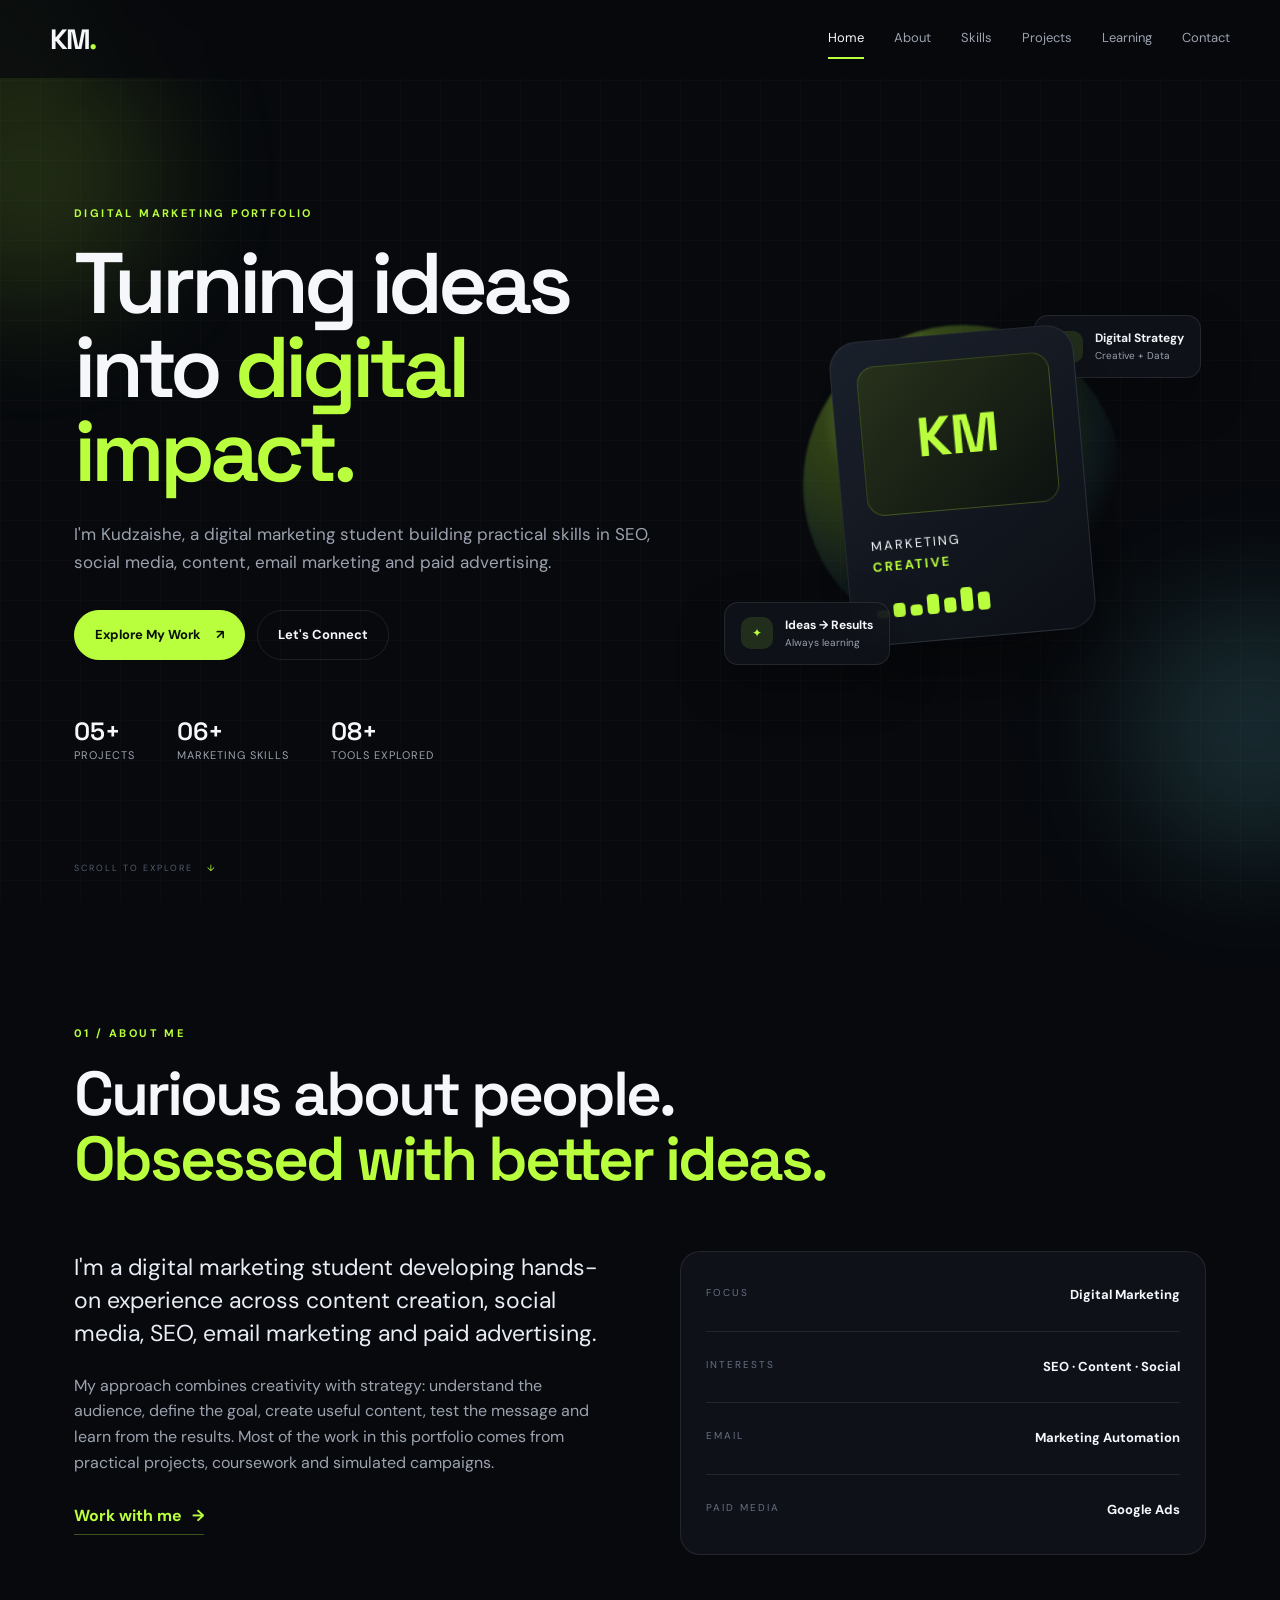
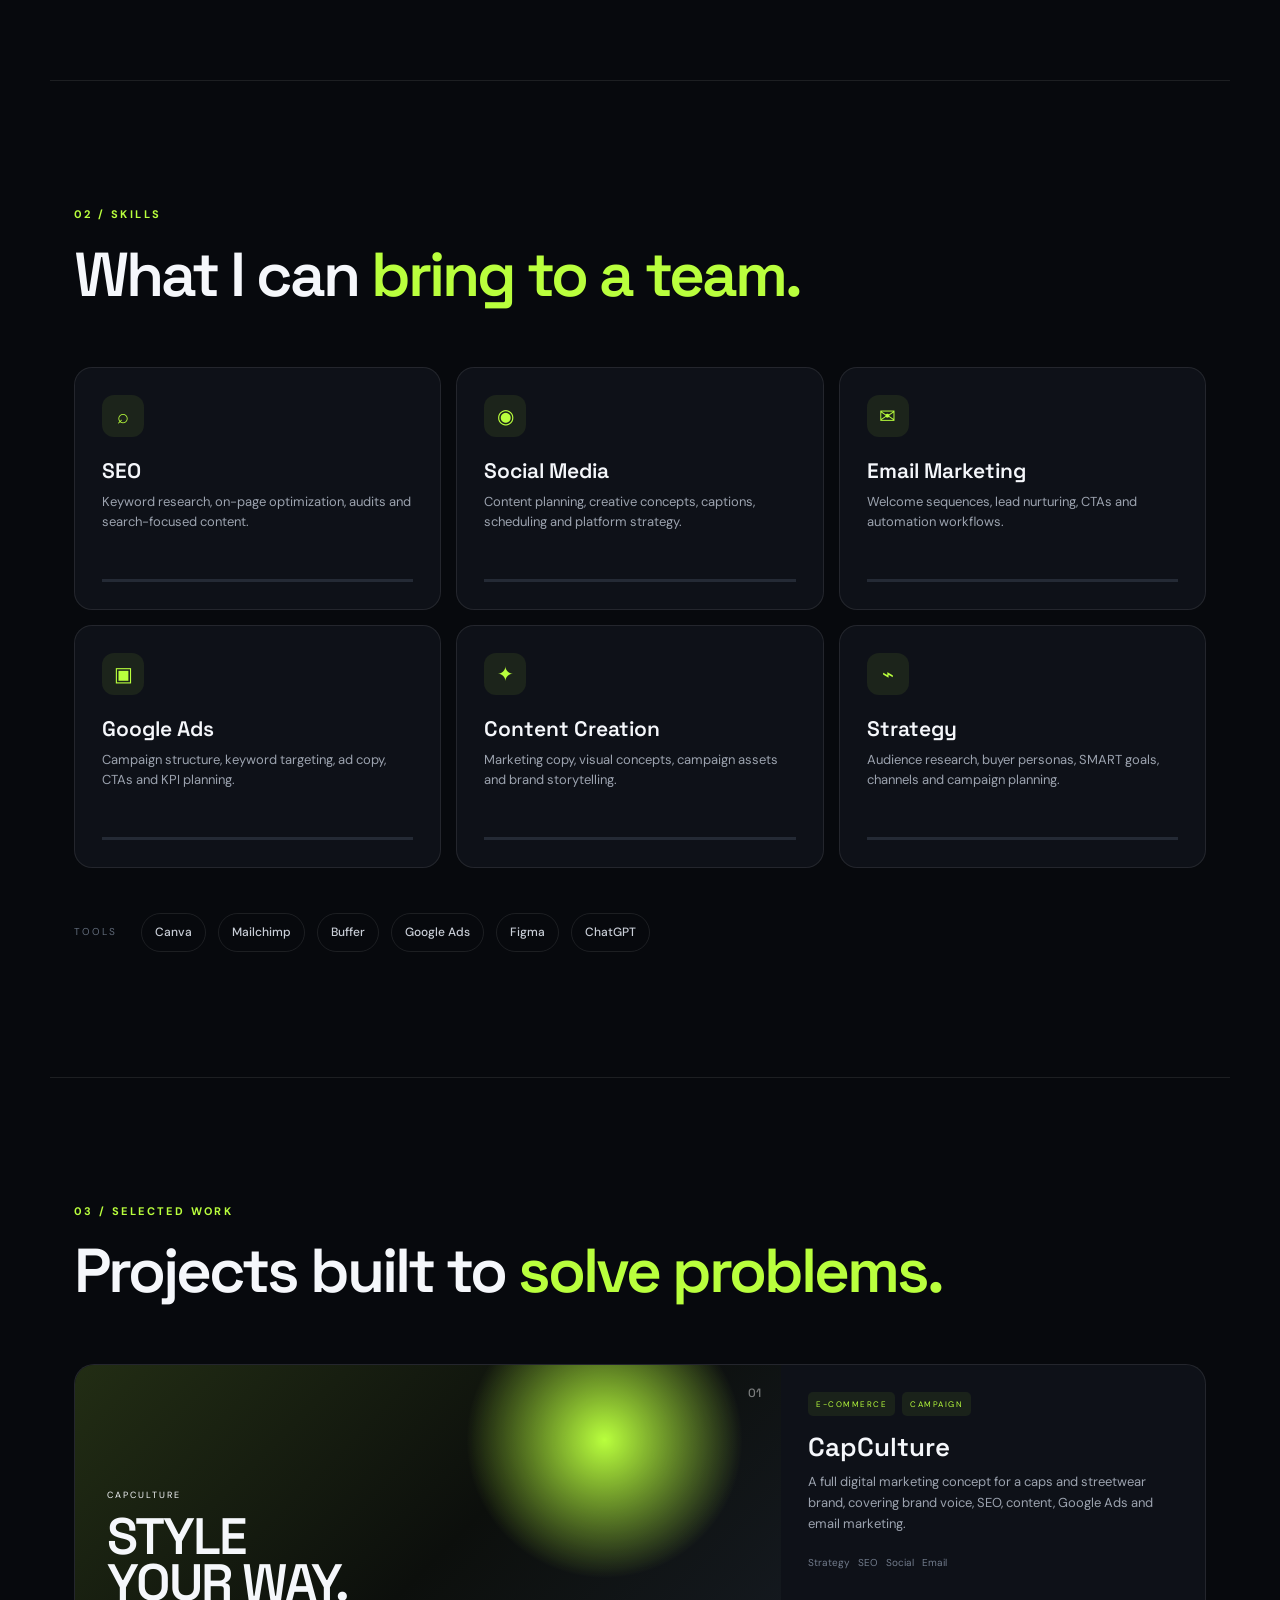
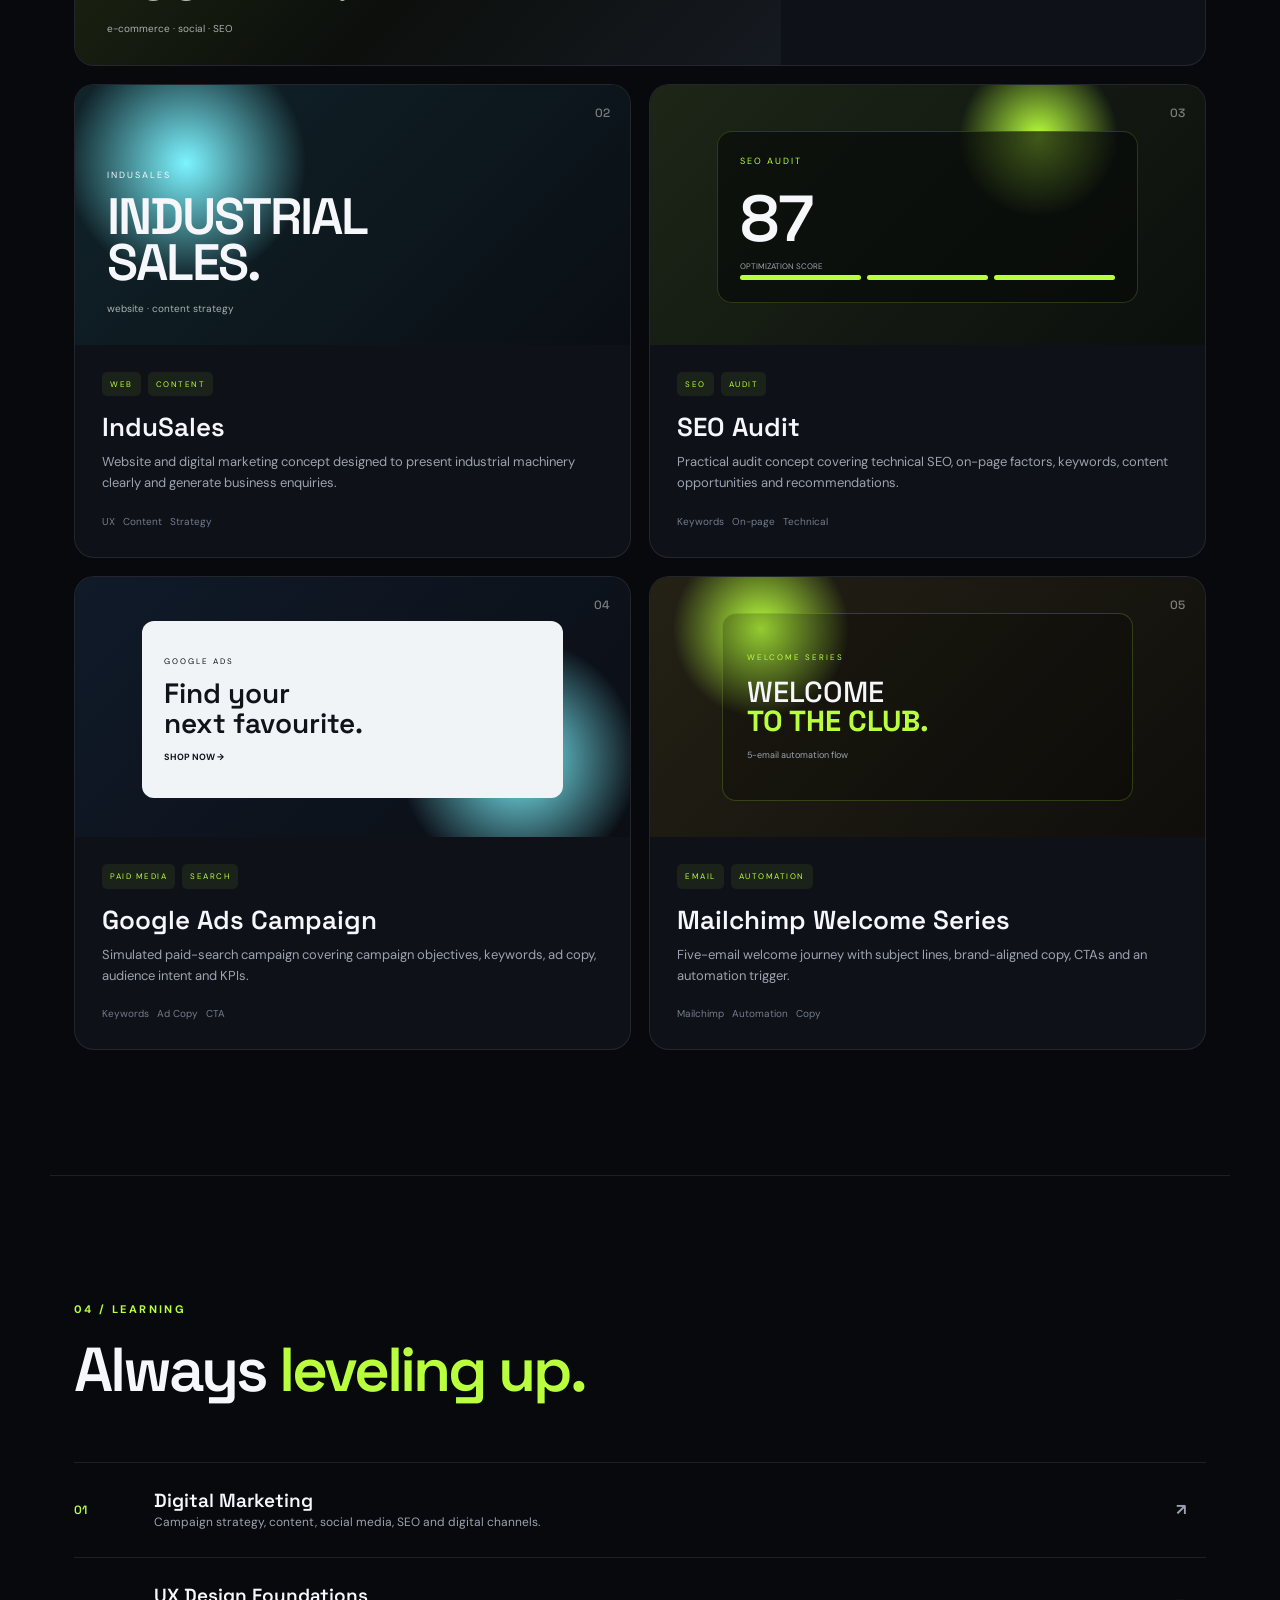
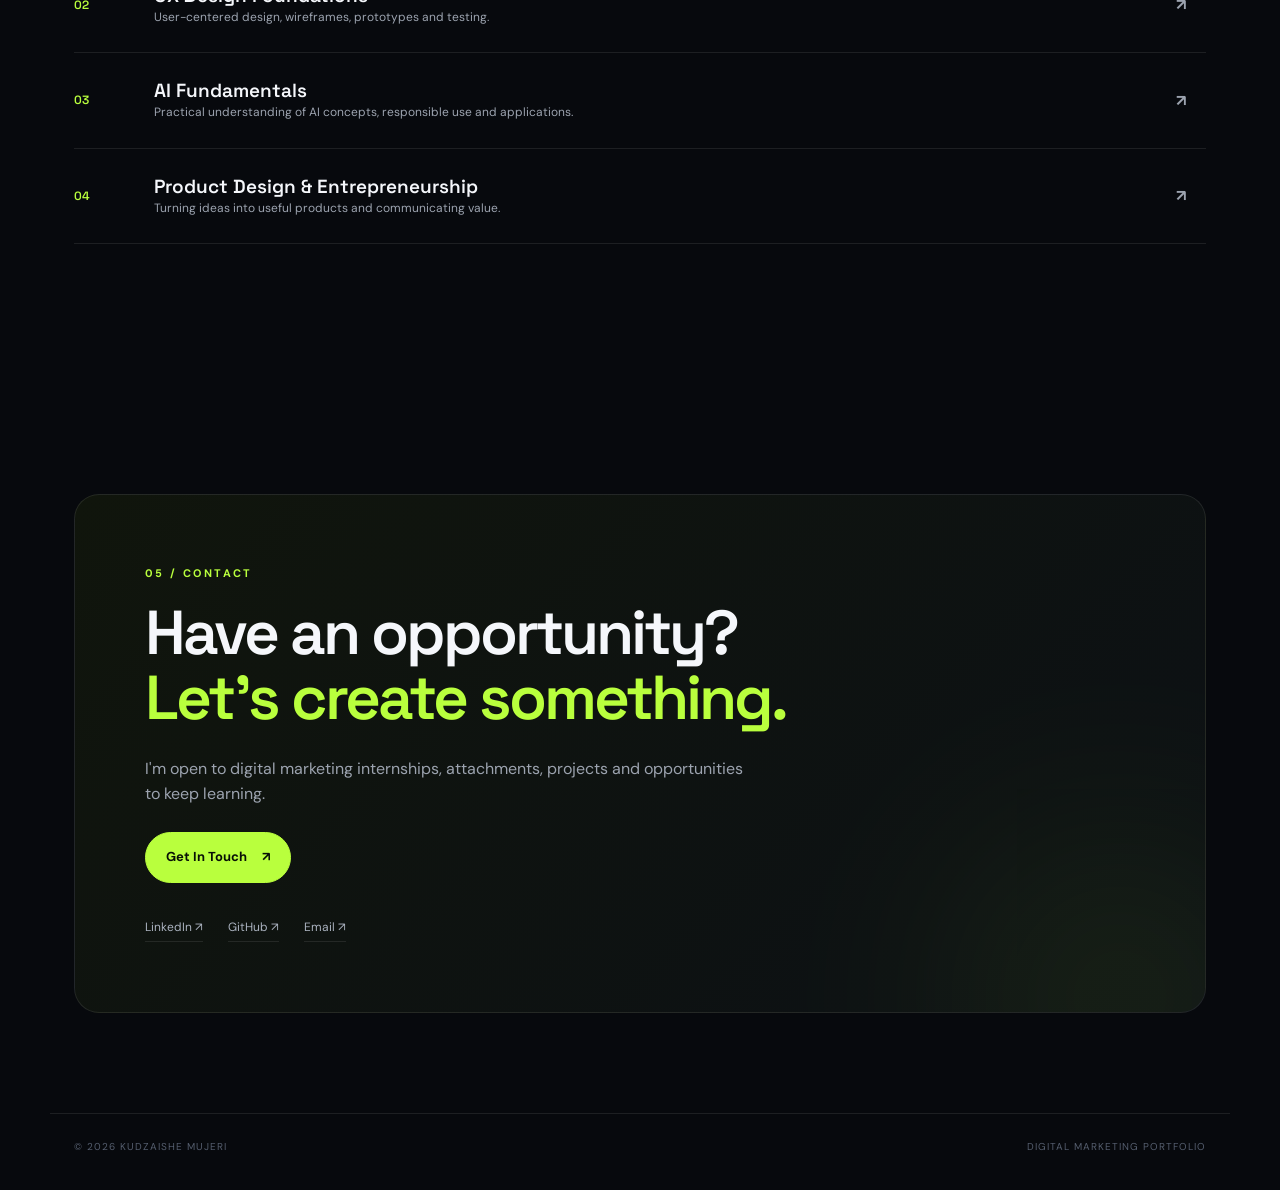
==== index.html @ 0813fa50 "portfoolio" ====
<!DOCTYPE html>
<html lang="en">
<head>
  <meta charset="UTF-8">
  <meta name="viewport" content="width=device-width, initial-scale=1.0">
  <meta name="description" content="Digital marketing portfolio showcasing SEO, social media, email marketing, Google Ads and content strategy projects.">
  <title>Kudzaishe MujerI | Digital Marketing Portfolio</title>
  <link rel="stylesheet" href="style.css">
</head>
<body>
  <div class="cursor-glow"></div>

  <header class="navbar">
    <a class="logo" href="#home">KM<span>.</span></a>
    <button class="menu-toggle" aria-label="Toggle navigation">☰</button>
    <nav class="nav-links">
      <a href="#home" class="active">Home</a>
      <a href="#about">About</a>
      <a href="#skills">Skills</a>
      <a href="#projects">Projects</a>
      <a href="#certifications">Learning</a>
      <a href="#contact">Contact</a>
    </nav>
  </header>

  <main>
    <section id="home" class="hero">
      <div class="hero-bg shape-one"></div>
      <div class="hero-bg shape-two"></div>
      <div class="hero-content reveal">
        <p class="eyebrow">DIGITAL MARKETING PORTFOLIO</p>
        <h1>Turning ideas into <span>digital impact.</span></h1>
        <p class="hero-text">
          I'm Kudzaishe, a digital marketing student building practical skills
          in SEO, social media, content, email marketing and paid advertising.
        </p>
        <div class="hero-buttons">
          <a href="#projects" class="btn primary">Explore My Work <span>↗</span></a>
          <a href="#contact" class="btn secondary">Let's Connect</a>
        </div>
        <div class="quick-stats">
          <div><strong>05+</strong><span>Projects</span></div>
          <div><strong>06+</strong><span>Marketing Skills</span></div>
          <div><strong>08+</strong><span>Tools Explored</span></div>
        </div>
      </div>

      <div class="hero-card reveal delay-2">
        <div class="orb"></div>
        <div class="floating-card card-top">
          <span>↗</span>
          <div><strong>Digital Strategy</strong><small>Creative + Data</small></div>
        </div>
        <div class="profile-card">
          <div class="avatar">KM</div>
          <p>MARKETING<br><b>CREATIVE</b></p>
          <div class="mini-chart"><i></i><i></i><i></i><i></i><i></i><i></i><i></i></div>
        </div>
        <div class="floating-card card-bottom">
          <span>✦</span>
          <div><strong>Ideas → Results</strong><small>Always learning</small></div>
        </div>
      </div>
      <div class="scroll-note">SCROLL TO EXPLORE <span>↓</span></div>
    </section>

    <section id="about" class="section about">
      <div class="section-heading reveal">
        <p class="eyebrow">01 / ABOUT ME</p>
        <h2>Curious about people.<br><span>Obsessed with better ideas.</span></h2>
      </div>
      <div class="about-grid">
        <div class="about-copy reveal">
          <p class="lead">
            I'm a digital marketing student developing hands-on experience across
            content creation, social media, SEO, email marketing and paid advertising.
          </p>
          <p>
            My approach combines creativity with strategy: understand the audience,
            define the goal, create useful content, test the message and learn from
            the results. Most of the work in this portfolio comes from practical
            projects, coursework and simulated campaigns.
          </p>
          <a class="text-link" href="tel:+263780323954">Work with me <span>→</span></a>
        </div>
        <div class="about-panel reveal delay-1">
          <div class="panel-line"><span>FOCUS</span><strong>Digital Marketing</strong></div>
          <div class="panel-line"><span>INTERESTS</span><strong>SEO · Content · Social</strong></div>
          <div class="panel-line"><span>EMAIL</span><strong>Marketing Automation</strong></div>
          <div class="panel-line"><span>PAID MEDIA</span><strong>Google Ads</strong></div>
        </div>
      </div>
    </section>

    <section id="skills" class="section skills-section">
      <div class="section-heading reveal">
        <p class="eyebrow">02 / SKILLS</p>
        <h2>What I can <span>bring to a team.</span></h2>
      </div>
      <div class="skills-grid">
        <article class="skill-card reveal"><span class="skill-icon">⌕</span><h3>SEO</h3><p>Keyword research, on-page optimization, audits and search-focused content.</p><div class="skill-level"></div></article>
        <article class="skill-card reveal delay-1"><span class="skill-icon">◉</span><h3>Social Media</h3><p>Content planning, creative concepts, captions, scheduling and platform strategy.</p><div class="skill-level"></div></article>
        <article class="skill-card reveal delay-2"><span class="skill-icon">✉</span><h3>Email Marketing</h3><p>Welcome sequences, lead nurturing, CTAs and automation workflows.</p><div class="skill-level"></div></article>
        <article class="skill-card reveal"><span class="skill-icon">▣</span><h3>Google Ads</h3><p>Campaign structure, keyword targeting, ad copy, CTAs and KPI planning.</p><div class="skill-level"></div></article>
        <article class="skill-card reveal delay-1"><span class="skill-icon">✦</span><h3>Content Creation</h3><p>Marketing copy, visual concepts, campaign assets and brand storytelling.</p><div class="skill-level"></div></article>
        <article class="skill-card reveal delay-2"><span class="skill-icon">⌁</span><h3>Strategy</h3><p>Audience research, buyer personas, SMART goals, channels and campaign planning.</p><div class="skill-level"></div></article>
      </div>
      <div class="tools reveal">
        <span>TOOLS</span>
        <b>Canva</b><b>Mailchimp</b><b>Buffer</b><b>Google Ads</b><b>Figma</b><b>ChatGPT</b>
      </div>
    </section>

    <section id="projects" class="section projects-section">
      <div class="section-heading reveal">
        <p class="eyebrow">03 / SELECTED WORK</p>
        <h2>Projects built to <span>solve problems.</span></h2>
      </div>

      <div class="projects-grid">
        <article class="project-card featured reveal">
          <div class="project-visual capculture">
            <span class="project-number">01</span>
            <div class="visual-content"><small>CAPCULTURE</small><strong>STYLE<br>YOUR WAY.</strong><em>e-commerce · social · SEO</em></div>
          </div>
          <div class="project-info">
            <div class="tag-row"><span>E-COMMERCE</span><span>CAMPAIGN</span></div>
            <h3>CapCulture</h3>
            <p>A full digital marketing concept for a caps and streetwear brand, covering brand voice, SEO, content, Google Ads and email marketing.</p>
            <div class="project-meta"><span>Strategy</span><span>SEO</span><span>Social</span><span>Email</span></div>
          </div>
        </article>

        <article class="project-card reveal delay-1">
          <div class="project-visual indusales"><span class="project-number">02</span><div class="visual-content"><small>INDUSALES</small><strong>INDUSTRIAL<br>SALES.</strong><em>website · content strategy</em></div></div>
          <div class="project-info"><div class="tag-row"><span>WEB</span><span>CONTENT</span></div><h3>InduSales</h3><p>Website and digital marketing concept designed to present industrial machinery clearly and generate business enquiries.</p><div class="project-meta"><span>UX</span><span>Content</span><span>Strategy</span></div></div>
        </article>

        <article class="project-card reveal delay-2">
          <div class="project-visual seo"><span class="project-number">03</span><div class="audit-ui"><span>SEO AUDIT</span><b>87</b><small>OPTIMIZATION SCORE</small><div class="audit-bars"><i></i><i></i><i></i></div></div></div>
          <div class="project-info"><div class="tag-row"><span>SEO</span><span>AUDIT</span></div><h3>SEO Audit</h3><p>Practical audit concept covering technical SEO, on-page factors, keywords, content opportunities and recommendations.</p><div class="project-meta"><span>Keywords</span><span>On-page</span><span>Technical</span></div></div>
        </article>

        <article class="project-card reveal">
          <div class="project-visual ads"><span class="project-number">04</span><div class="ad-ui"><small>GOOGLE ADS</small><strong>Find your<br>next favourite.</strong><span>SHOP NOW →</span></div></div>
          <div class="project-info"><div class="tag-row"><span>PAID MEDIA</span><span>SEARCH</span></div><h3>Google Ads Campaign</h3><p>Simulated paid-search campaign covering campaign objectives, keywords, ad copy, audience intent and KPIs.</p><div class="project-meta"><span>Keywords</span><span>Ad Copy</span><span>CTA</span></div></div>
        </article>

        <article class="project-card reveal delay-1">
          <div class="project-visual email"><span class="project-number">05</span><div class="email-ui"><span>WELCOME SERIES</span><div>WELCOME<br><b>TO THE CLUB.</b></div><small>5-email automation flow</small></div></div>
          <div class="project-info"><div class="tag-row"><span>EMAIL</span><span>AUTOMATION</span></div><h3>Mailchimp Welcome Series</h3><p>Five-email welcome journey with subject lines, brand-aligned copy, CTAs and an automation trigger.</p><div class="project-meta"><span>Mailchimp</span><span>Automation</span><span>Copy</span></div></div>
        </article>
      </div>
    </section>

    <section id="certifications" class="section learning">
      <div class="section-heading reveal">
        <p class="eyebrow">04 / LEARNING</p>
        <h2>Always <span>leveling up.</span></h2>
      </div>
      <div class="learning-grid">
        <div class="learning-item reveal"><span>01</span><div><h3>Digital Marketing</h3><p>Campaign strategy, content, social media, SEO and digital channels.</p></div><b>↗</b></div>
        <div class="learning-item reveal delay-1"><span>02</span><div><h3>UX Design Foundations</h3><p>User-centered design, wireframes, prototypes and testing.</p></div><b>↗</b></div>
        <div class="learning-item reveal delay-2"><span>03</span><div><h3>AI Fundamentals</h3><p>Practical understanding of AI concepts, responsible use and applications.</p></div><b>↗</b></div>
        <div class="learning-item reveal"><span>04</span><div><h3>Product Design & Entrepreneurship</h3><p>Turning ideas into useful products and communicating value.</p></div><b>↗</b></div>
      </div>
    </section>

    <section id="contact" class="section contact">
      <div class="contact-box reveal">
        <p class="eyebrow">05 / CONTACT</p>
        <h2>Have an opportunity?<br><span>Let's create something.</span></h2>
        <p>I'm open to digital marketing internships, attachments, projects and opportunities to keep learning.</p>
        <a class="btn primary" href="mailto:kud.muj.13@gmail.com">Get In Touch <span>↗</span></a>
        <div class="contact-links">
          <a href="https://www.linkedin.com/" target="_blank" rel="noopener">LinkedIn ↗</a>
          <a href="https://github.com/" target="_blank" rel="noopener">GitHub ↗</a>
          <a href="mailto:kud.muj.13@gmail.com">Email ↗</a>
        </div>
      </div>
    </section>
  </main>

  <footer><span>© 2026 Kudzaishe MujerI</span><span>Digital Marketing Portfolio</span></footer>

  <script src="script.js"></script>
</body>
</html>
---- style.css ----
@import url('https://fonts.googleapis.com/css2?family=DM+Sans:wght@400;500;600;700&family=Space+Grotesk:wght@400;500;600;700&display=swap');

:root{
  --bg:#07090d;--surface:#0e1118;--surface2:#141821;--text:#f5f7fb;--muted:#9ca3af;
  --accent:#b9ff3d;--accent2:#7cf4ff;--border:rgba(255,255,255,.09);
  --max:1180px;--ease:cubic-bezier(.2,.75,.2,1)
}
*{box-sizing:border-box;margin:0;padding:0}
html{scroll-behavior:smooth}
body{background:var(--bg);color:var(--text);font-family:"DM Sans",sans-serif;line-height:1.6;overflow-x:hidden}
body:before{content:"";position:fixed;inset:0;pointer-events:none;opacity:.035;background-image:linear-gradient(rgba(255,255,255,.5) 1px,transparent 1px),linear-gradient(90deg,rgba(255,255,255,.5) 1px,transparent 1px);background-size:40px 40px;z-index:-2}
a{color:inherit;text-decoration:none}
.navbar{position:fixed;top:0;left:0;right:0;height:78px;padding:0 max(24px,calc((100vw - var(--max))/2));display:flex;align-items:center;justify-content:space-between;z-index:20;background:rgba(7,9,13,.72);backdrop-filter:blur(16px);border-bottom:1px solid transparent;transition:.3s}
.navbar.scrolled{border-bottom-color:var(--border)}
.logo{font:700 28px "Space Grotesk";letter-spacing:-2px}.logo span{color:var(--accent)}
.nav-links{display:flex;gap:30px}.nav-links a{font-size:13px;color:var(--muted);transition:.25s;position:relative}.nav-links a:hover,.nav-links a.active{color:var(--text)}.nav-links a.active:after{content:"";position:absolute;bottom:-10px;left:0;width:100%;height:2px;background:var(--accent)}
.menu-toggle{display:none;background:none;border:0;color:var(--text);font-size:25px}
.hero{min-height:100vh;max-width:var(--max);margin:auto;padding:150px 24px 80px;display:grid;grid-template-columns:1.1fr .9fr;gap:50px;align-items:center;position:relative}
.eyebrow{font-size:11px;letter-spacing:2.4px;color:var(--accent);font-weight:700;margin-bottom:18px}
.hero h1{font:600 clamp(48px,7vw,86px)/.98 "Space Grotesk";letter-spacing:-5px;max-width:850px}.hero h1 span,.section-heading h2 span,.contact h2 span{color:var(--accent)}
.hero-text{max-width:620px;color:var(--muted);font-size:17px;margin:28px 0 34px}
.hero-buttons{display:flex;gap:12px;flex-wrap:wrap}.btn{display:inline-flex;align-items:center;gap:15px;padding:14px 20px;border:1px solid var(--border);border-radius:999px;font-weight:700;font-size:13px;transition:.35s var(--ease)}.btn.primary{background:var(--accent);color:#081006;border-color:var(--accent)}.btn:hover{transform:translateY(-4px);box-shadow:0 12px 35px rgba(185,255,61,.14)}.btn.secondary:hover{border-color:rgba(255,255,255,.3)}
.quick-stats{display:flex;gap:42px;margin-top:55px}.quick-stats div{display:flex;flex-direction:column}.quick-stats strong{font:600 25px "Space Grotesk"}.quick-stats span{font-size:11px;color:var(--muted);text-transform:uppercase;letter-spacing:1px}
.hero-card{height:510px;position:relative;display:flex;align-items:center;justify-content:center}.orb{width:320px;height:320px;border-radius:50%;background:radial-gradient(circle at 35% 30%,#d7ff70,rgba(185,255,61,.28) 30%,rgba(124,244,255,.08) 60%,transparent 70%);filter:blur(1px);animation:pulse 5s ease-in-out infinite}.profile-card{position:absolute;width:245px;height:305px;background:linear-gradient(145deg,#1a202b,#0c0f15);border:1px solid var(--border);border-radius:28px;padding:25px;box-shadow:0 35px 80px rgba(0,0,0,.45);transform:rotate(-5deg);animation:float 6s ease-in-out infinite}.avatar{height:150px;border-radius:18px;background:linear-gradient(135deg,#27311b,#0c1210);display:grid;place-items:center;font:700 55px "Space Grotesk";color:var(--accent);border:1px solid rgba(185,255,61,.2)}.profile-card p{font-size:13px;letter-spacing:2px;margin-top:20px}.profile-card p b{color:var(--accent)}.mini-chart{display:flex;align-items:end;gap:5px;height:25px;margin-top:15px}.mini-chart i{width:12px;background:var(--accent);border-radius:4px;animation:bars 1.8s ease-in-out infinite alternate}.mini-chart i:nth-child(1){height:30%}.mini-chart i:nth-child(2){height:55%}.mini-chart i:nth-child(3){height:42%}.mini-chart i:nth-child(4){height:80%}.mini-chart i:nth-child(5){height:60%}.mini-chart i:nth-child(6){height:95%}.mini-chart i:nth-child(7){height:72%}.floating-card{position:absolute;display:flex;gap:12px;align-items:center;padding:13px 16px;border:1px solid var(--border);background:rgba(16,19,27,.88);backdrop-filter:blur(15px);border-radius:14px;box-shadow:0 20px 50px rgba(0,0,0,.3);font-size:12px}.floating-card span{width:32px;height:32px;border-radius:10px;background:rgba(185,255,61,.12);display:grid;place-items:center;color:var(--accent)}.floating-card strong,.floating-card small{display:block}.floating-card small{color:var(--muted);font-size:10px}.card-top{top:85px;right:5px;animation:float 5s ease-in-out infinite reverse}.card-bottom{bottom:75px;left:5px;animation:float 5.5s ease-in-out infinite}
.scroll-note{position:absolute;bottom:25px;left:24px;color:#555e6e;font-size:9px;letter-spacing:2px}.scroll-note span{color:var(--accent);margin-left:10px}
.hero-bg{position:absolute;filter:blur(70px);border-radius:50%;opacity:.16;z-index:-1}.shape-one{width:260px;height:260px;background:var(--accent);top:5%;left:-150px}.shape-two{width:250px;height:250px;background:var(--accent2);right:-150px;bottom:5%}
.section{max-width:var(--max);margin:auto;padding:125px 24px}.section-heading{margin-bottom:60px}.section-heading h2,.contact h2{font:600 clamp(38px,5vw,62px)/1.05 "Space Grotesk";letter-spacing:-3px}
.about-grid{display:grid;grid-template-columns:1fr 1fr;gap:80px}.lead{font-size:23px;line-height:1.45;color:#e9edf5;margin-bottom:22px}.about-copy>p:not(.lead){color:var(--muted);max-width:600px}.text-link{display:inline-flex;gap:10px;color:var(--accent);font-weight:700;margin-top:28px;border-bottom:1px solid rgba(185,255,61,.3);padding-bottom:5px}.about-panel{border:1px solid var(--border);background:var(--surface);border-radius:20px;padding:8px 25px}.panel-line{display:flex;justify-content:space-between;gap:20px;padding:25px 0;border-bottom:1px solid var(--border)}.panel-line:last-child{border:0}.panel-line span{font-size:10px;letter-spacing:2px;color:#677081}.panel-line strong{font-size:13px}
.skills-section{border-top:1px solid var(--border)}.skills-grid{display:grid;grid-template-columns:repeat(3,1fr);gap:15px}.skill-card{background:var(--surface);border:1px solid var(--border);padding:27px;border-radius:18px;transition:.4s var(--ease)}.skill-card:hover{transform:translateY(-8px);border-color:rgba(185,255,61,.35)}.skill-icon{display:grid;place-items:center;width:42px;height:42px;border-radius:12px;background:rgba(185,255,61,.08);color:var(--accent);font-size:20px;margin-bottom:20px}.skill-card h3{font:600 21px "Space Grotesk";margin-bottom:8px}.skill-card p{color:var(--muted);font-size:13px;min-height:65px}.skill-level{height:3px;background:#242a35;margin-top:22px;overflow:hidden}.skill-level i{display:block;width:var(--level);height:100%;background:var(--accent);transform:scaleX(0);transform-origin:left;transition:transform 1.2s .2s var(--ease)}.skill-card.visible .skill-level i{transform:scaleX(1)}
.tools{margin-top:45px;display:flex;align-items:center;gap:12px;flex-wrap:wrap}.tools span{font-size:10px;letter-spacing:2px;color:#606a79;margin-right:12px}.tools b{font-size:12px;padding:9px 13px;border:1px solid var(--border);border-radius:999px;color:#c9ced7;font-weight:500}
.projects-section{border-top:1px solid var(--border)}.projects-grid{display:grid;grid-template-columns:repeat(2,1fr);gap:18px}.project-card{background:var(--surface);border:1px solid var(--border);border-radius:20px;overflow:hidden;transition:.45s var(--ease)}.project-card:hover{transform:translateY(-8px);border-color:rgba(255,255,255,.18);box-shadow:0 30px 70px rgba(0,0,0,.25)}.project-card.featured{grid-column:span 2;display:grid;grid-template-columns:1.25fr .75fr}.project-visual{min-height:300px;position:relative;overflow:hidden;padding:25px}.project-card:not(.featured) .project-visual{min-height:260px}.project-number{position:absolute;right:20px;top:20px;font:500 12px "Space Grotesk";color:rgba(255,255,255,.45)}.visual-content{position:absolute;left:32px;bottom:28px}.visual-content small{display:block;letter-spacing:2px;font-size:9px;margin-bottom:12px}.visual-content strong{display:block;font:600 clamp(34px,4vw,54px)/.9 "Space Grotesk";letter-spacing:-2px}.visual-content em{display:block;font-style:normal;color:rgba(255,255,255,.65);font-size:10px;margin-top:14px}.capculture{background:radial-gradient(circle at 75% 25%,#b9ff3d,transparent 24%),linear-gradient(135deg,#222d14,#0c0f0c 55%,#151a21)}.indusales{background:radial-gradient(circle at 20% 30%,#7cf4ff,transparent 25%),linear-gradient(135deg,#10242a,#0a0e14)}.seo{background:radial-gradient(circle at 70% 20%,#b9ff3d,transparent 18%),linear-gradient(135deg,#1d2617,#0b0f0d)}.ads{background:radial-gradient(circle at 80% 70%,#7cf4ff,transparent 25%),linear-gradient(135deg,#101a29,#0b0e14)}.email{background:radial-gradient(circle at 20% 20%,#b9ff3d,transparent 18%),linear-gradient(135deg,#242115,#0f0e0b)}.project-info{padding:27px}.tag-row{display:flex;gap:7px;margin-bottom:14px}.tag-row span{font-size:8px;letter-spacing:1.5px;color:var(--accent);padding:6px 8px;background:rgba(185,255,61,.07);border-radius:5px}.project-info h3{font:600 26px "Space Grotesk";margin-bottom:8px}.project-info p{font-size:13px;color:var(--muted);max-width:620px}.project-meta{display:flex;gap:8px;flex-wrap:wrap;margin-top:20px}.project-meta span{font-size:10px;color:#727c8c}.audit-ui{position:absolute;left:12%;right:12%;top:18%;bottom:16%;background:rgba(8,11,10,.68);border:1px solid rgba(185,255,61,.18);border-radius:15px;padding:22px;display:flex;flex-direction:column}.audit-ui>span{font-size:9px;letter-spacing:2px;color:var(--accent)}.audit-ui b{font:600 65px "Space Grotesk";margin-top:8px}.audit-ui small{color:var(--muted);font-size:8px}.audit-bars{display:flex;gap:6px;margin-top:auto}.audit-bars i{height:5px;flex:1;background:var(--accent);border-radius:4px}.ad-ui{position:absolute;left:12%;right:12%;top:17%;bottom:15%;background:#f1f4f6;color:#101318;border-radius:12px;padding:22px;display:flex;flex-direction:column;justify-content:center}.ad-ui small{font-size:8px;letter-spacing:2px}.ad-ui strong{font:600 28px/1.05 "Space Grotesk";margin:12px 0}.ad-ui span{font-size:9px;font-weight:700}.email-ui{position:absolute;left:13%;right:13%;top:14%;bottom:14%;border:1px solid rgba(185,255,61,.2);border-radius:14px;padding:24px;display:flex;flex-direction:column;justify-content:center;background:rgba(0,0,0,.2)}.email-ui>span{font-size:8px;letter-spacing:2px;color:var(--accent)}.email-ui div{font:500 29px/1 "Space Grotesk";margin:13px 0}.email-ui div b{color:var(--accent)}.email-ui small{font-size:9px;color:var(--muted)}
.learning{border-top:1px solid var(--border)}.learning-grid{border-top:1px solid var(--border)}.learning-item{display:grid;grid-template-columns:60px 1fr 30px;gap:20px;align-items:center;padding:25px 0;border-bottom:1px solid var(--border);transition:.3s}.learning-item:hover{padding-left:10px}.learning-item>span{font:600 12px "Space Grotesk";color:var(--accent)}.learning-item h3{font:600 19px "Space Grotesk"}.learning-item p{color:var(--muted);font-size:12px}.learning-item>b{color:var(--muted)}
.contact{padding-bottom:100px}.contact-box{border:1px solid var(--border);border-radius:25px;padding:70px;position:relative;overflow:hidden;background:linear-gradient(135deg,#10150c,#0c1015)}.contact-box:after{content:"";position:absolute;width:330px;height:330px;border-radius:50%;background:var(--accent);filter:blur(110px);opacity:.08;right:-80px;bottom:-150px}.contact h2{max-width:800px}.contact-box>p:not(.eyebrow){color:var(--muted);max-width:600px;margin:25px 0}.contact-links{display:flex;gap:25px;margin-top:35px;position:relative;z-index:2}.contact-links a{font-size:12px;color:#aab2bf;border-bottom:1px solid var(--border);padding-bottom:4px}.contact-links a:hover{color:var(--accent)}
footer{max-width:var(--max);margin:auto;padding:25px 24px 35px;border-top:1px solid var(--border);display:flex;justify-content:space-between;color:#555e6e;font-size:10px;letter-spacing:1px;text-transform:uppercase}
.reveal{opacity:0;transform:translateY(35px);transition:opacity .8s var(--ease),transform .8s var(--ease)}.reveal.visible{opacity:1;transform:translateY(0)}.delay-1{transition-delay:.12s}.delay-2{transition-delay:.24s}
.cursor-glow{position:fixed;width:300px;height:300px;border-radius:50%;pointer-events:none;background:radial-gradient(circle,rgba(185,255,61,.07),transparent 65%);transform:translate(-50%,-50%);z-index:-1}
@keyframes float{0%,100%{transform:translateY(0) rotate(-5deg)}50%{transform:translateY(-14px) rotate(-3deg)}}@keyframes pulse{0%,100%{transform:scale(.95);opacity:.8}50%{transform:scale(1.05);opacity:1}}@keyframes bars{to{opacity:.55;transform:scaleY(.75)}}
@media(max-width:850px){.nav-links{position:absolute;top:78px;left:15px;right:15px;display:none;flex-direction:column;background:#0c0f15;border:1px solid var(--border);padding:20px;border-radius:15px}.nav-links.open{display:flex}.menu-toggle{display:block}.hero{grid-template-columns:1fr;padding-top:130px}.hero-card{height:420px}.hero h1{letter-spacing:-3px}.about-grid{grid-template-columns:1fr;gap:40px}.skills-grid{grid-template-columns:1fr 1fr}.project-card.featured{grid-column:span 2;grid-template-columns:1fr}.contact-box{padding:45px 30px}}
@media(max-width:560px){.hero{padding-left:18px;padding-right:18px}.hero h1{font-size:49px}.hero-text{font-size:15px}.quick-stats{gap:22px}.quick-stats strong{font-size:20px}.hero-card{height:380px}.orb{width:240px;height:240px}.profile-card{width:210px;height:275px}.avatar{height:130px}.card-top{right:0}.card-bottom{left:0}.section{padding:90px 18px}.section-heading{margin-bottom:40px}.section-heading h2,.contact h2{letter-spacing:-2px}.skills-grid,.projects-grid{grid-template-columns:1fr}.project-card.featured{grid-column:auto;display:block}.project-card:not(.featured) .project-visual,.project-visual{min-height:240px}.learning-item{grid-template-columns:38px 1fr 20px}.learning-item p{display:none}.contact-box{padding:38px 24px}.contact-links{gap:15px;flex-wrap:wrap}footer{padding-left:18px;padding-right:18px;flex-direction:column;gap:8px}}
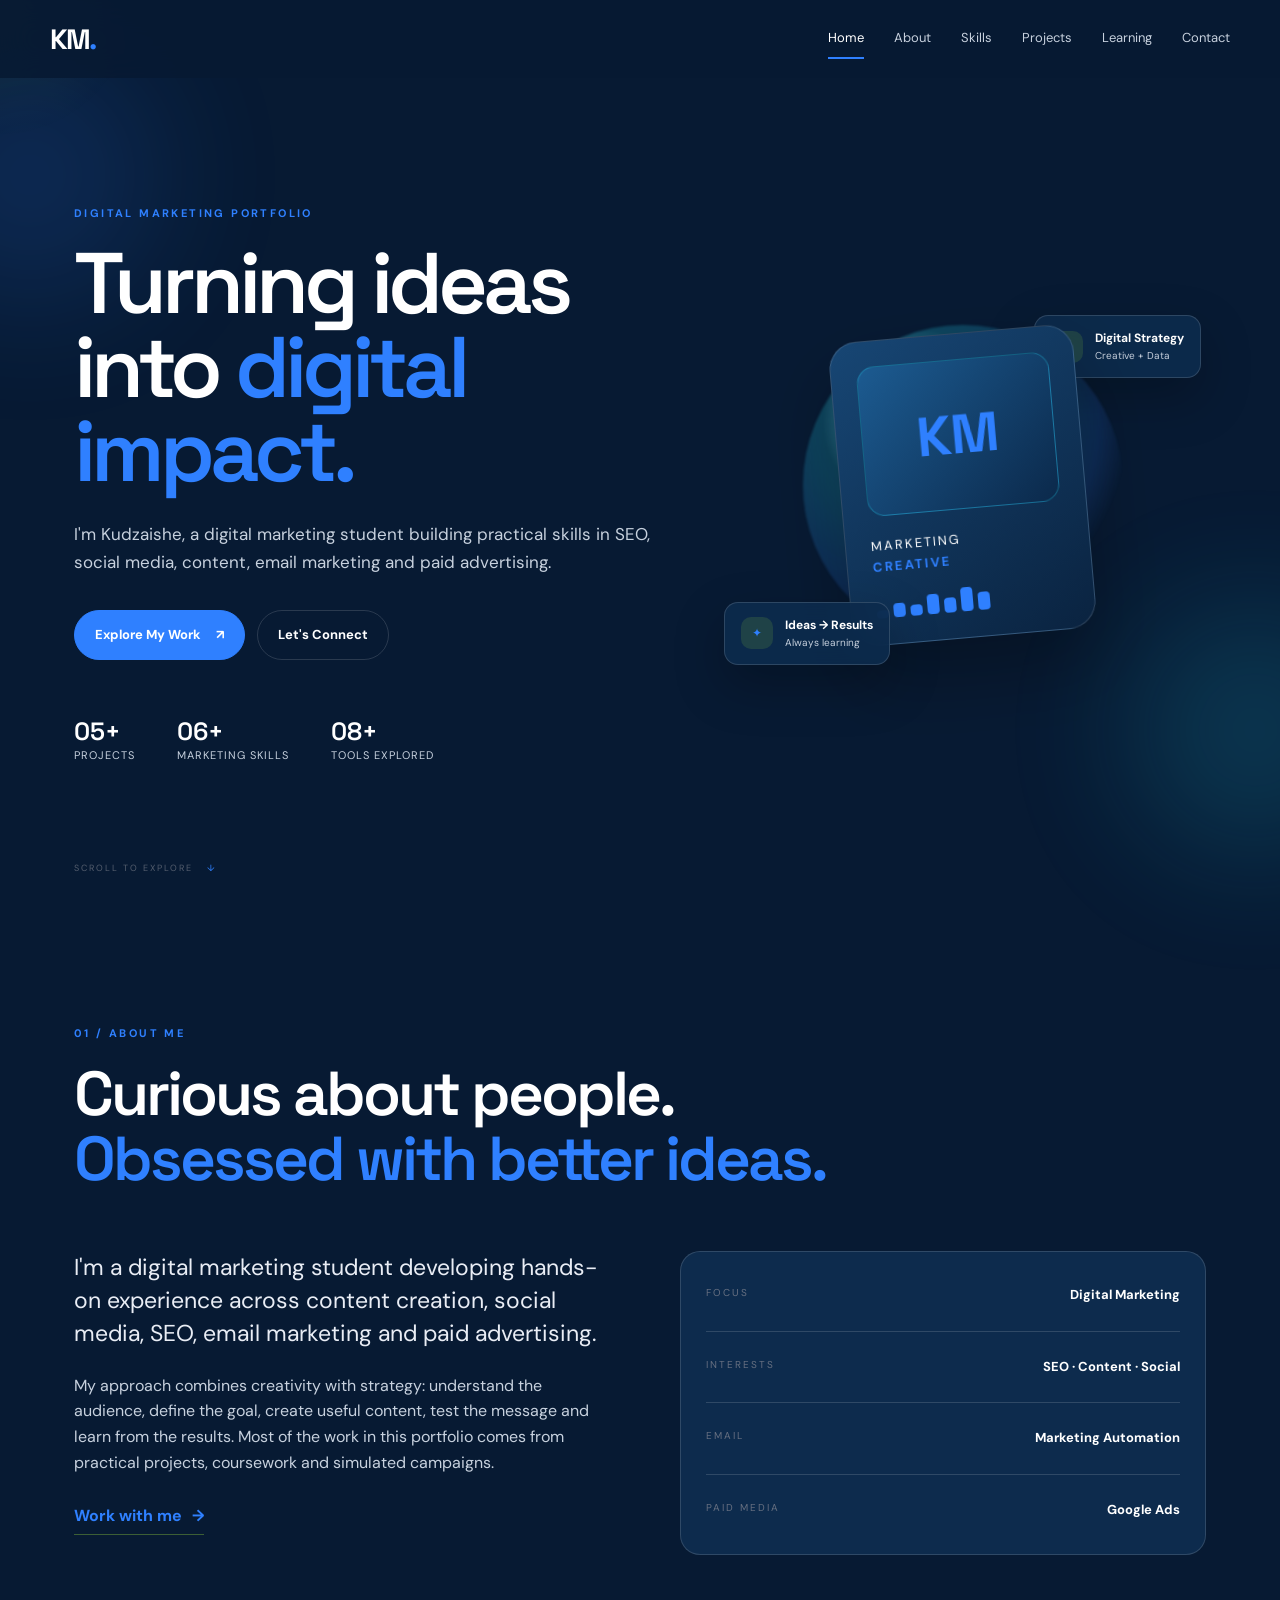
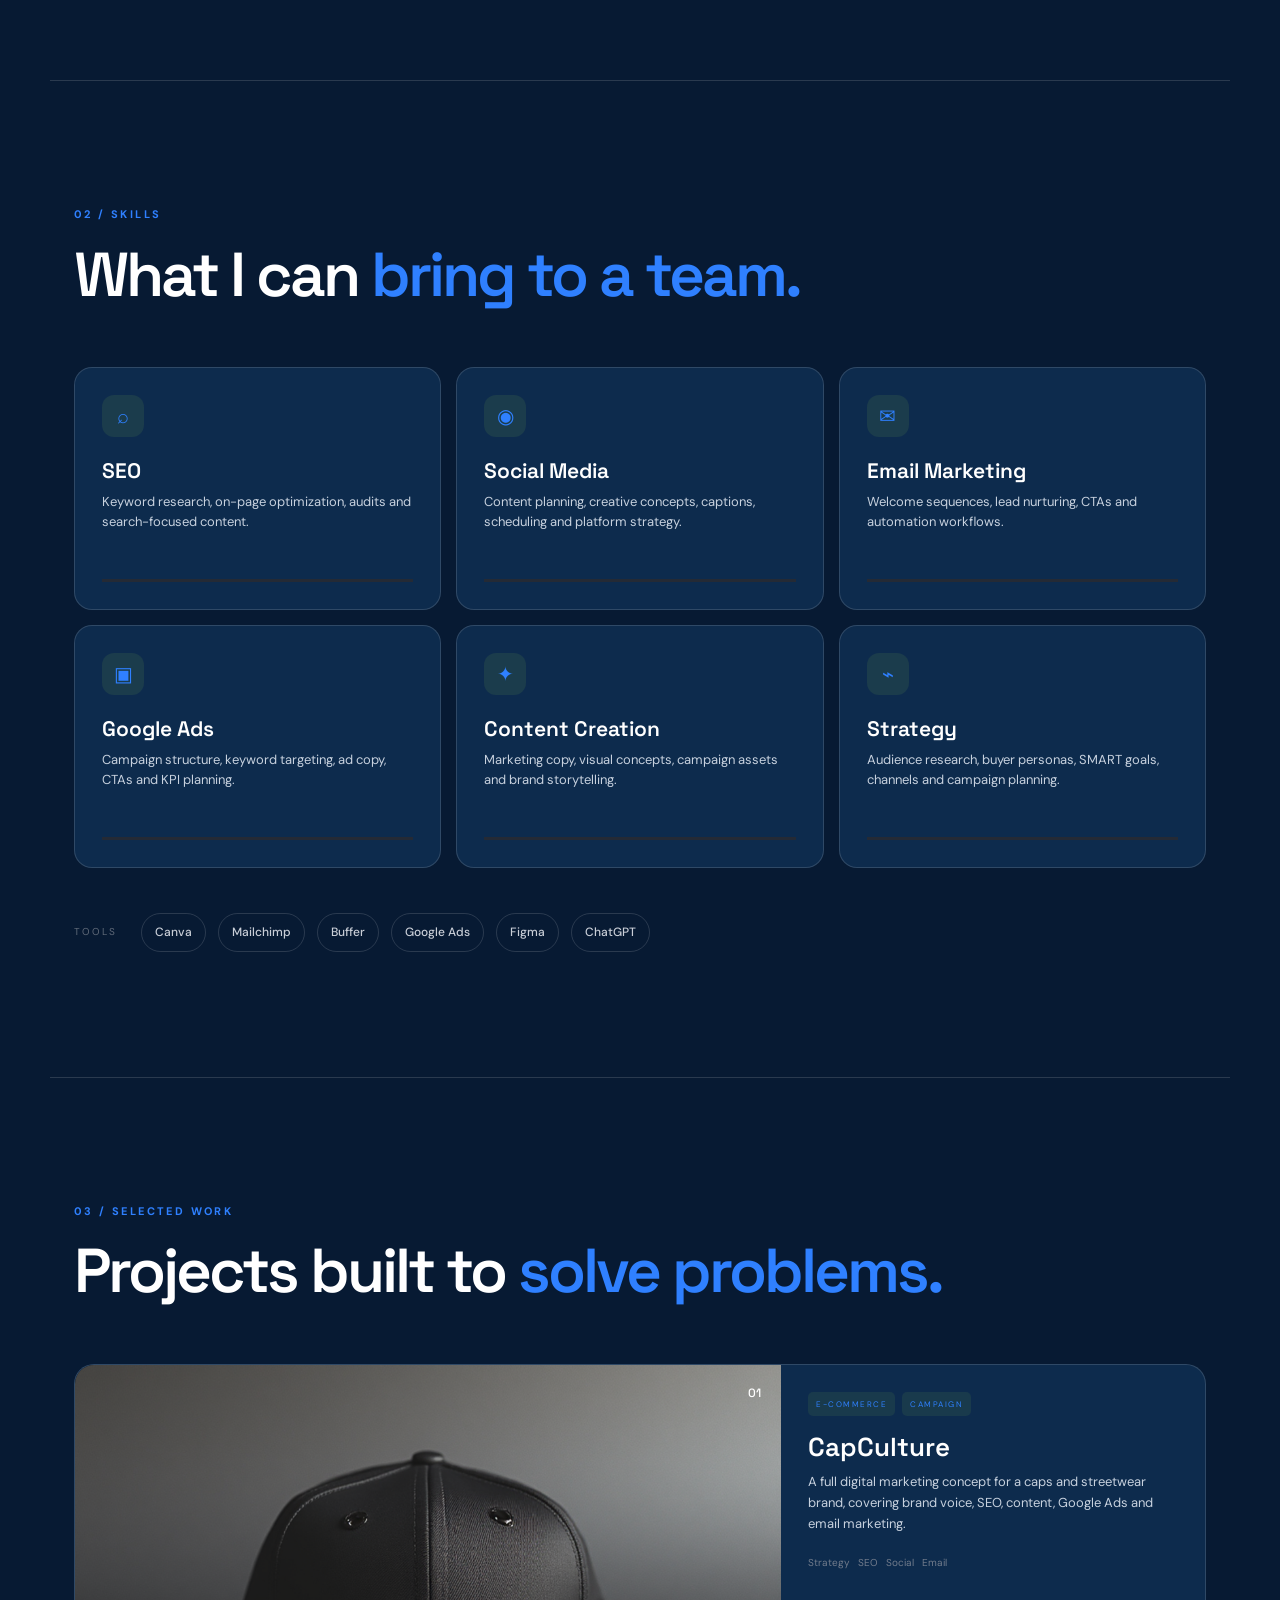
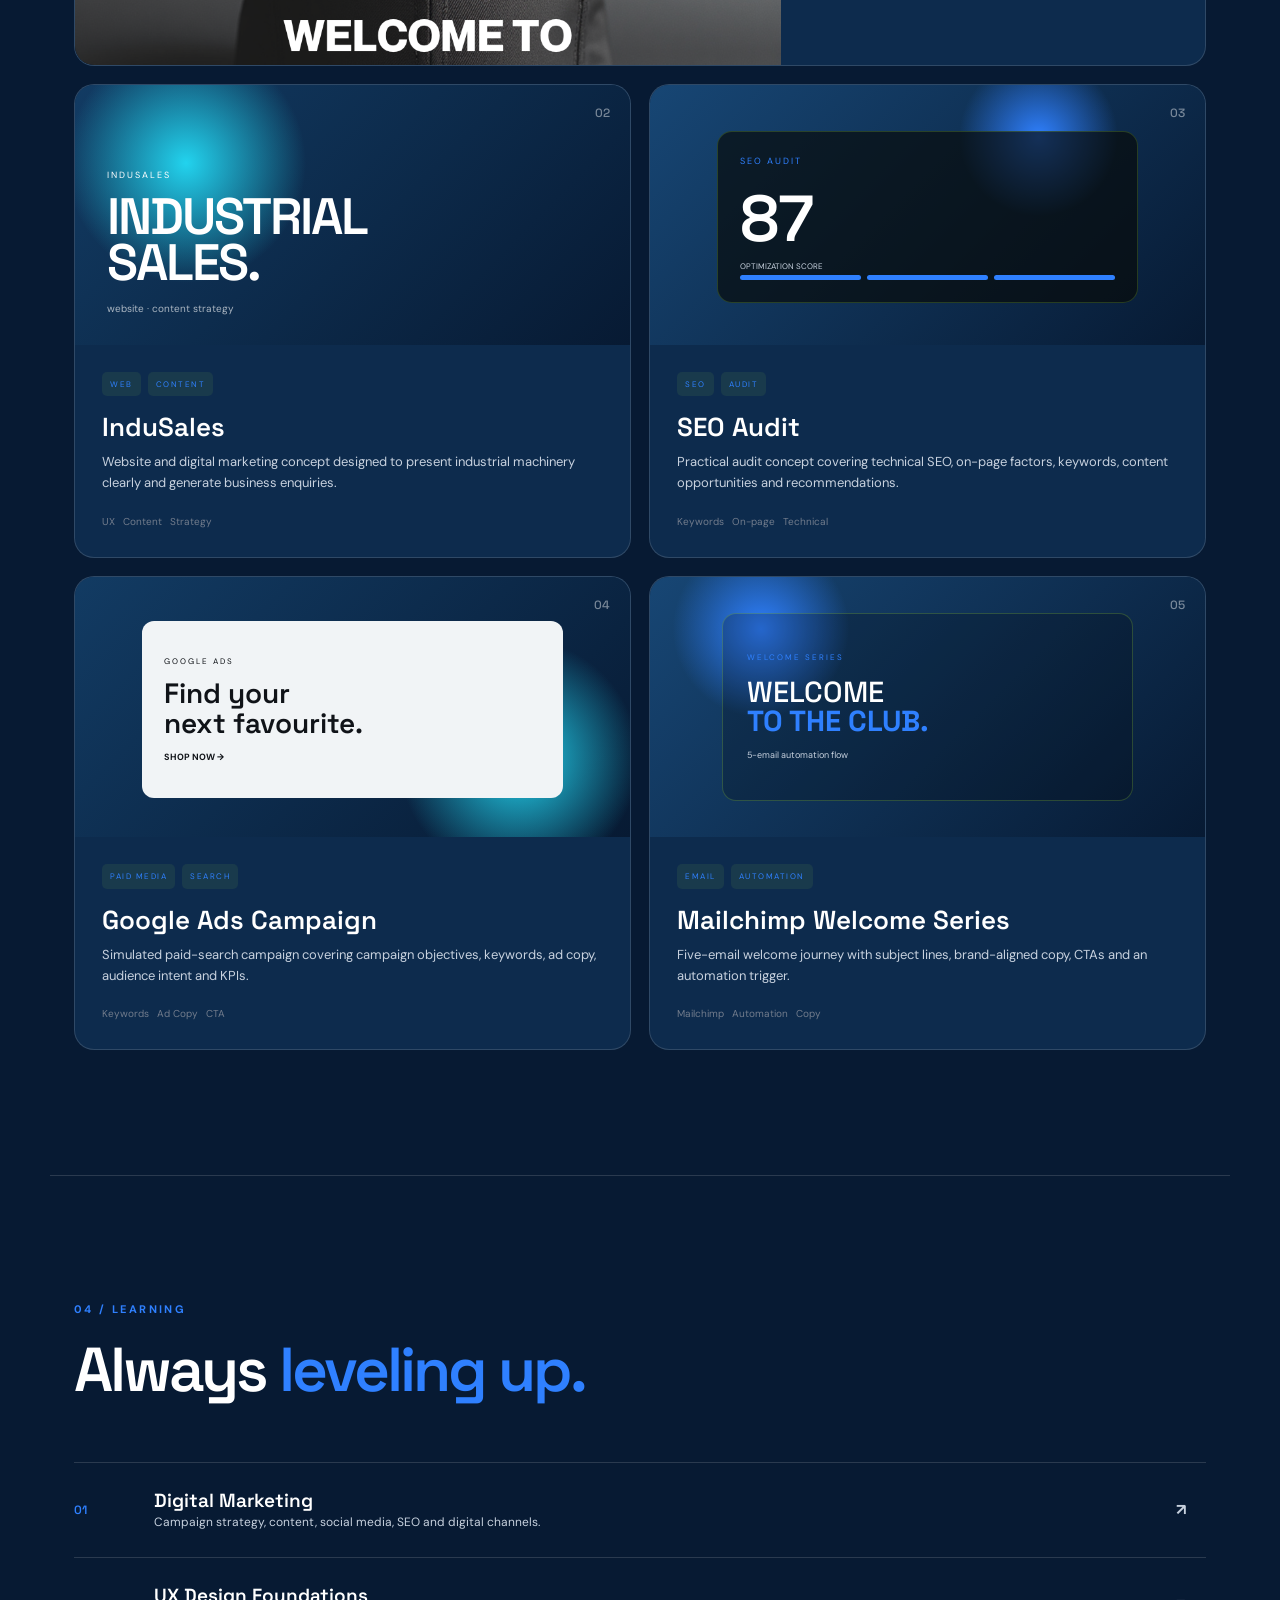
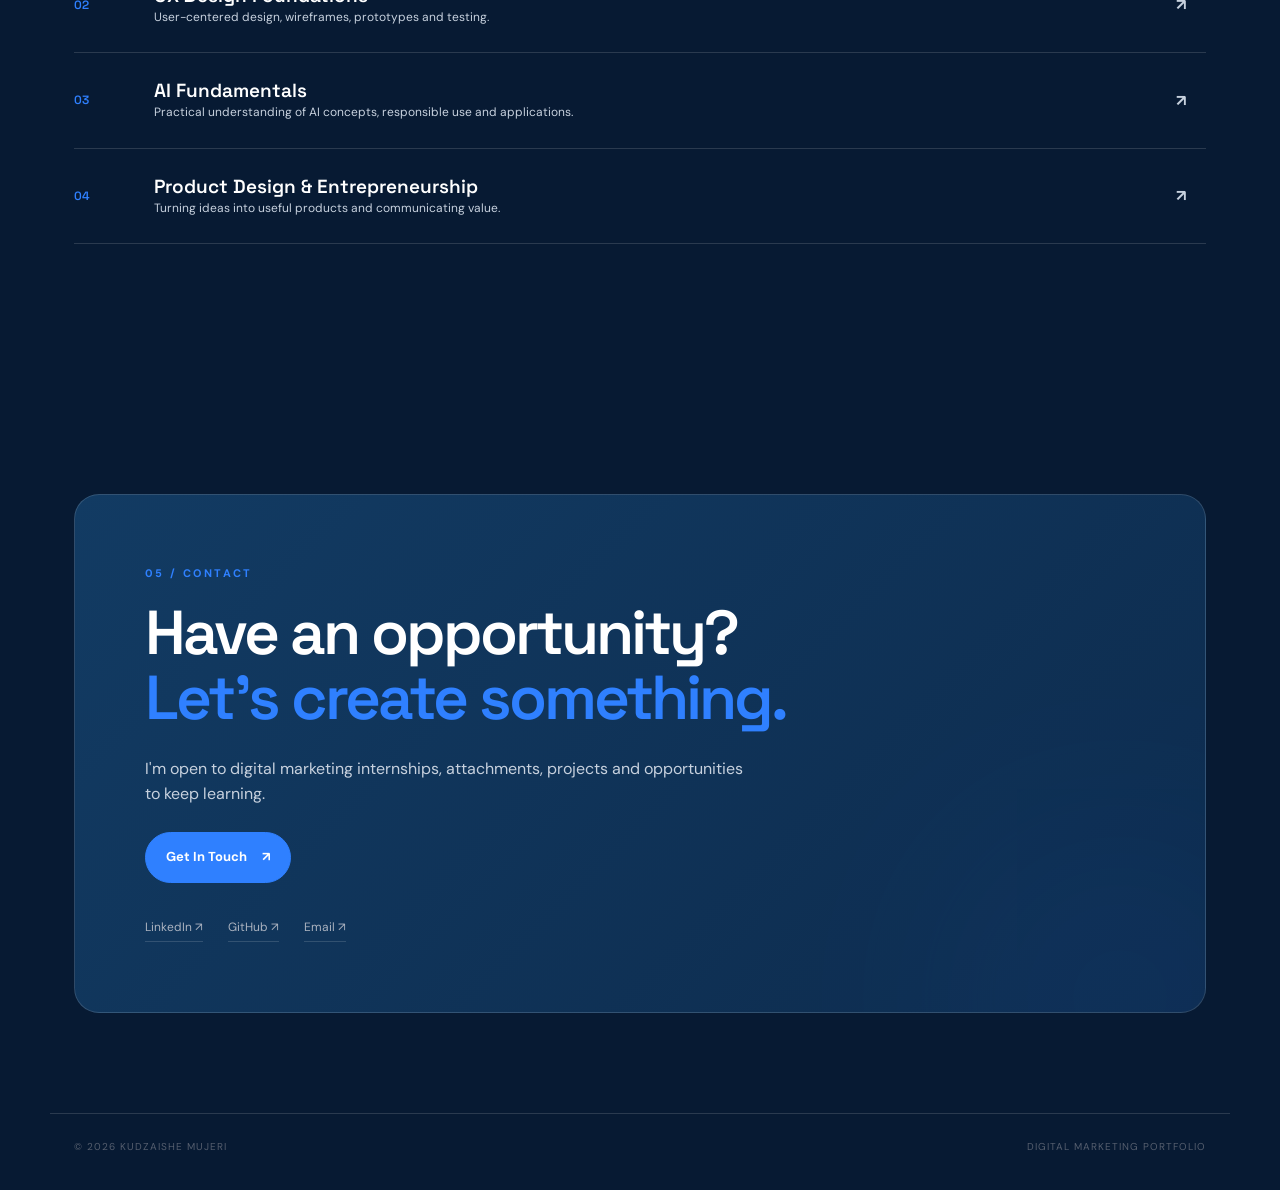
==== commit 9e0ae5bc: "Add CapCulture project image" ====
--- a/index.html
+++ b/index.html
@@ -120,8 +120,8 @@
       <div class="projects-grid">
         <article class="project-card featured reveal">
           <div class="project-visual capculture">
+            <img src="Instagram%20Post%20-%20WELCOME%20TO.png" alt="CapCulture welcome campaign featuring a black cap">
             <span class="project-number">01</span>
-            <div class="visual-content"><small>CAPCULTURE</small><strong>STYLE<br>YOUR WAY.</strong><em>e-commerce · social · SEO</em></div>
           </div>
           <div class="project-info">
             <div class="tag-row"><span>E-COMMERCE</span><span>CAMPAIGN</span></div>
@@ -173,8 +173,8 @@
         <p>I'm open to digital marketing internships, attachments, projects and opportunities to keep learning.</p>
         <a class="btn primary" href="mailto:kud.muj.13@gmail.com">Get In Touch <span>↗</span></a>
         <div class="contact-links">
-          <a href="https://www.linkedin.com/" target="_blank" rel="noopener">LinkedIn ↗</a>
-          <a href="https://github.com/" target="_blank" rel="noopener">GitHub ↗</a>
+          <a href="https://linkedin.com/in/kudzaishe-mujeri" target="_blank" rel="noopener">LinkedIn ↗</a>
+          <a href="https://github.com/kudmuj13-boop" target="_blank" rel="noopener">GitHub ↗</a>
           <a href="mailto:kud.muj.13@gmail.com">Email ↗</a>
         </div>
       </div>
--- a/style.css
+++ b/style.css
@@ -6,7 +6,7 @@
   --max:1180px;--ease:cubic-bezier(.2,.75,.2,1)
 }
 *{box-sizing:border-box;margin:0;padding:0}
-html{scroll-behavior:smooth}
+html{scroll-behavior:smooth;overflow-x:hidden}
 body{background:var(--bg);color:var(--text);font-family:"DM Sans",sans-serif;line-height:1.6;overflow-x:hidden}
 body:before{content:"";position:fixed;inset:0;pointer-events:none;opacity:.035;background-image:linear-gradient(rgba(255,255,255,.5) 1px,transparent 1px),linear-gradient(90deg,rgba(255,255,255,.5) 1px,transparent 1px);background-size:40px 40px;z-index:-2}
 a{color:inherit;text-decoration:none}
@@ -35,5 +35,48 @@
 .reveal{opacity:0;transform:translateY(35px);transition:opacity .8s var(--ease),transform .8s var(--ease)}.reveal.visible{opacity:1;transform:translateY(0)}.delay-1{transition-delay:.12s}.delay-2{transition-delay:.24s}
 .cursor-glow{position:fixed;width:300px;height:300px;border-radius:50%;pointer-events:none;background:radial-gradient(circle,rgba(185,255,61,.07),transparent 65%);transform:translate(-50%,-50%);z-index:-1}
 @keyframes float{0%,100%{transform:translateY(0) rotate(-5deg)}50%{transform:translateY(-14px) rotate(-3deg)}}@keyframes pulse{0%,100%{transform:scale(.95);opacity:.8}50%{transform:scale(1.05);opacity:1}}@keyframes bars{to{opacity:.55;transform:scaleY(.75)}}
-@media(max-width:850px){.nav-links{position:absolute;top:78px;left:15px;right:15px;display:none;flex-direction:column;background:#0c0f15;border:1px solid var(--border);padding:20px;border-radius:15px}.nav-links.open{display:flex}.menu-toggle{display:block}.hero{grid-template-columns:1fr;padding-top:130px}.hero-card{height:420px}.hero h1{letter-spacing:-3px}.about-grid{grid-template-columns:1fr;gap:40px}.skills-grid{grid-template-columns:1fr 1fr}.project-card.featured{grid-column:span 2;grid-template-columns:1fr}.contact-box{padding:45px 30px}}
-@media(max-width:560px){.hero{padding-left:18px;padding-right:18px}.hero h1{font-size:49px}.hero-text{font-size:15px}.quick-stats{gap:22px}.quick-stats strong{font-size:20px}.hero-card{height:380px}.orb{width:240px;height:240px}.profile-card{width:210px;height:275px}.avatar{height:130px}.card-top{right:0}.card-bottom{left:0}.section{padding:90px 18px}.section-heading{margin-bottom:40px}.section-heading h2,.contact h2{letter-spacing:-2px}.skills-grid,.projects-grid{grid-template-columns:1fr}.project-card.featured{grid-column:auto;display:block}.project-card:not(.featured) .project-visual,.project-visual{min-height:240px}.learning-item{grid-template-columns:38px 1fr 20px}.learning-item p{display:none}.contact-box{padding:38px 24px}.contact-links{gap:15px;flex-wrap:wrap}footer{padding-left:18px;padding-right:18px;flex-direction:column;gap:8px}}
+@media(max-width:850px){.nav-links{position:absolute;top:78px;left:15px;right:15px;display:none;flex-direction:column;background:#0c0f15;border:1px solid var(--border);padding:20px;border-radius:15px}.nav-links.open{display:flex}.menu-toggle{display:block}.hero{grid-template-columns:1fr;min-height:auto;padding-top:120px;padding-bottom:55px}.hero-card{height:350px}.hero h1{letter-spacing:-3px}.about-grid{grid-template-columns:1fr;gap:40px}.skills-grid{grid-template-columns:1fr 1fr}.project-card.featured{grid-column:span 2;grid-template-columns:1fr}.contact-box{padding:45px 30px}}
+@media(max-width:560px){.hero{padding:112px 18px 35px}.hero h1{font-size:clamp(42px,12vw,49px);letter-spacing:-2.5px}.hero-text{font-size:15px;margin:22px 0 26px}.hero-buttons{gap:10px}.btn{padding:13px 16px}.quick-stats{gap:14px;margin-top:38px;justify-content:space-between}.quick-stats strong{font-size:20px}.quick-stats span{font-size:9px;letter-spacing:.7px}.hero-card{height:285px;margin-top:5px}.orb{width:210px;height:210px}.profile-card{width:185px;height:240px;padding:18px;border-radius:22px}.avatar{height:112px}.profile-card p{font-size:11px;margin-top:14px}.floating-card{padding:10px 12px;font-size:10px}.floating-card span{width:27px;height:27px}.card-top{right:0;top:35px}.card-bottom{left:0;bottom:25px}.section{padding:90px 18px}.section-heading{margin-bottom:40px}.section-heading h2,.contact h2{letter-spacing:-2px}.skills-grid,.projects-grid{grid-template-columns:1fr}.project-card.featured{grid-column:auto;display:block}.project-card:not(.featured) .project-visual,.project-visual{min-height:240px}.learning-item{grid-template-columns:38px 1fr 20px}.learning-item p{display:none}.contact-box{padding:38px 24px}.contact-links{gap:15px;flex-wrap:wrap}footer{padding-left:18px;padding-right:18px;flex-direction:column;gap:8px}}
+
+:root{--bg:#171713;--surface:#23231d;--surface2:#2d2c24;--text:#f4ecdc;--muted:#b8ae9b;--accent:#d8b879;--accent2:#8fa58a;--border:rgba(244,236,220,.14)}
+body{background:var(--bg)}
+.navbar{background:rgba(23,23,19,.8)}
+.btn.primary{color:#211b10;box-shadow:none}
+.btn:hover{box-shadow:0 12px 35px rgba(216,184,121,.18)}
+.orb{background:radial-gradient(circle at 35% 30%,#f0d39a,rgba(216,184,121,.28) 30%,rgba(143,165,138,.12) 60%,transparent 70%)}
+.profile-card{background:linear-gradient(145deg,#343329,#1d1d18)}
+.avatar{background:linear-gradient(135deg,#4a4935,#20251f);border-color:rgba(216,184,121,.2)}
+.hero-bg.shape-one{background:#d8b879}.hero-bg.shape-two{background:#8fa58a}
+.capculture{background:radial-gradient(circle at 75% 25%,#d8b879,transparent 24%),linear-gradient(135deg,#403b27,#171713 55%,#242c25)}
+.indusales{background:radial-gradient(circle at 20% 30%,#8fa58a,transparent 25%),linear-gradient(135deg,#26352f,#171713)}
+.seo{background:radial-gradient(circle at 70% 20%,#d8b879,transparent 18%),linear-gradient(135deg,#403b27,#171713)}
+.ads{background:radial-gradient(circle at 80% 70%,#8fa58a,transparent 25%),linear-gradient(135deg,#26352f,#171713)}
+.email{background:radial-gradient(circle at 20% 20%,#d8b879,transparent 18%),linear-gradient(135deg,#403b27,#171713)}
+
+:root{--bg:#071a33;--surface:#0d2b4d;--surface2:#123b63;--text:#ffffff;--muted:#c7d1de;--accent:#2f80ff;--accent2:#22d3ee;--border:rgba(255,255,255,.14)}
+body{background:var(--bg)}
+body:before{background-image:linear-gradient(rgba(255,255,255,.06) 1px,transparent 1px),linear-gradient(90deg,rgba(255,255,255,.06) 1px,transparent 1px)}
+.navbar{background:rgba(7,26,51,.88)}
+.menu-toggle{color:var(--text)}
+.nav-links a{color:var(--muted)}
+.nav-links a:hover,.nav-links a.active{color:var(--text)}
+.btn.primary{background:var(--accent);color:#ffffff;border-color:var(--accent)}
+.btn:hover{box-shadow:0 12px 35px rgba(47,128,255,.25)}
+.btn.secondary:hover{border-color:rgba(255,255,255,.35)}
+.orb{background:radial-gradient(circle at 35% 30%,#8be9ff,rgba(34,211,238,.24) 30%,rgba(47,128,255,.18) 60%,transparent 70%)}
+.profile-card{background:linear-gradient(145deg,#174674,#0a2340);box-shadow:0 35px 80px rgba(0,0,0,.3)}
+.avatar{background:linear-gradient(135deg,#1c5b91,#0b294b);border-color:rgba(34,211,238,.3)}
+.floating-card{background:rgba(13,43,77,.92);box-shadow:0 20px 50px rgba(0,0,0,.25)}
+.hero-bg.shape-one{background:var(--accent)}.hero-bg.shape-two{background:var(--accent2)}
+.capculture{background:radial-gradient(circle at 75% 25%,#2f80ff,transparent 24%),linear-gradient(135deg,#174674,#071a33 55%,#123b63)}
+.indusales{background:radial-gradient(circle at 20% 30%,#22d3ee,transparent 25%),linear-gradient(135deg,#123b63,#071a33)}
+.seo{background:radial-gradient(circle at 70% 20%,#2f80ff,transparent 18%),linear-gradient(135deg,#174674,#071a33)}
+.ads{background:radial-gradient(circle at 80% 70%,#22d3ee,transparent 25%),linear-gradient(135deg,#123b63,#071a33)}
+.email{background:radial-gradient(circle at 20% 20%,#2f80ff,transparent 18%),linear-gradient(135deg,#174674,#071a33)}
+.project-card,.skill-card,.about-panel{background:var(--surface)}
+.contact-box{background:linear-gradient(135deg,#123b63,#0d2b4d)}
+
+.project-visual img{position:absolute;inset:0;width:100%;height:100%;object-fit:cover;object-position:center;display:block}
+.project-visual.capculture{background:#071a33}
+.project-visual.capculture .project-number{z-index:1;color:#ffffff}
+.contact-box:after{background:var(--accent)}
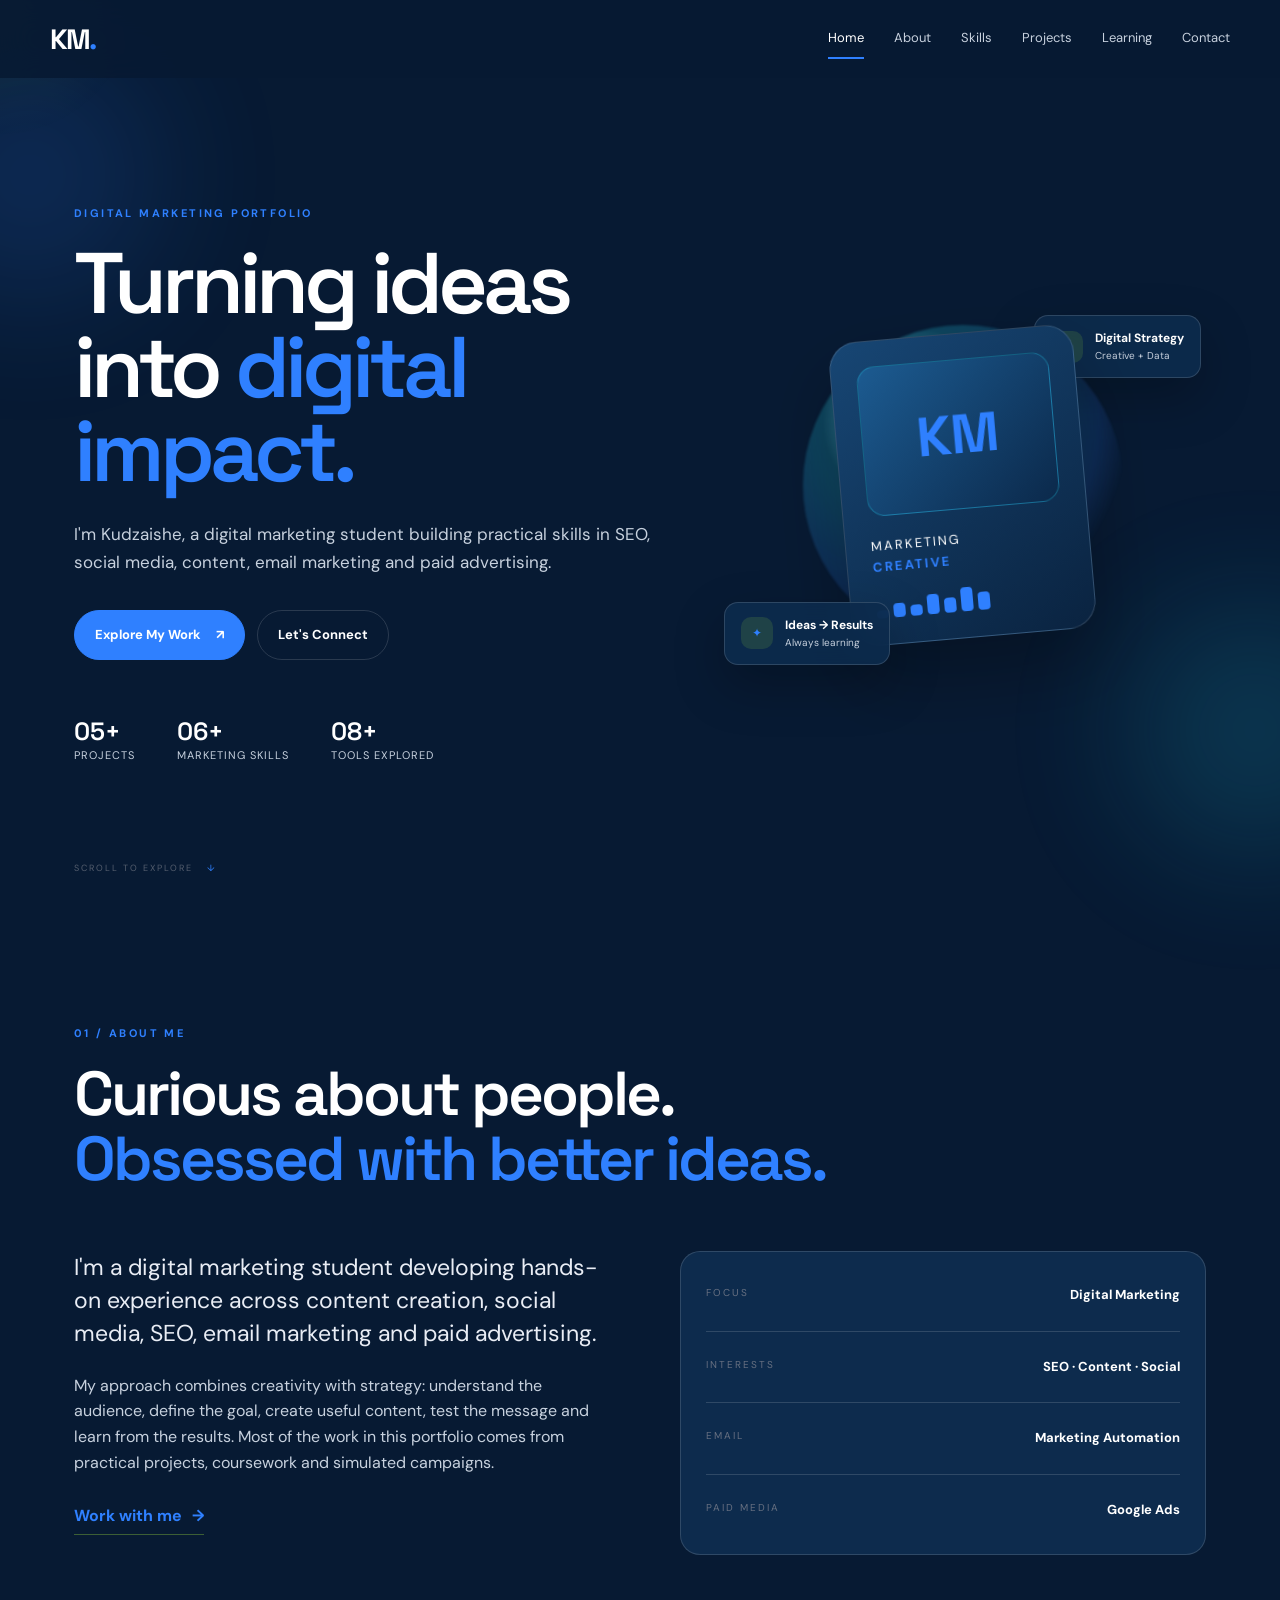
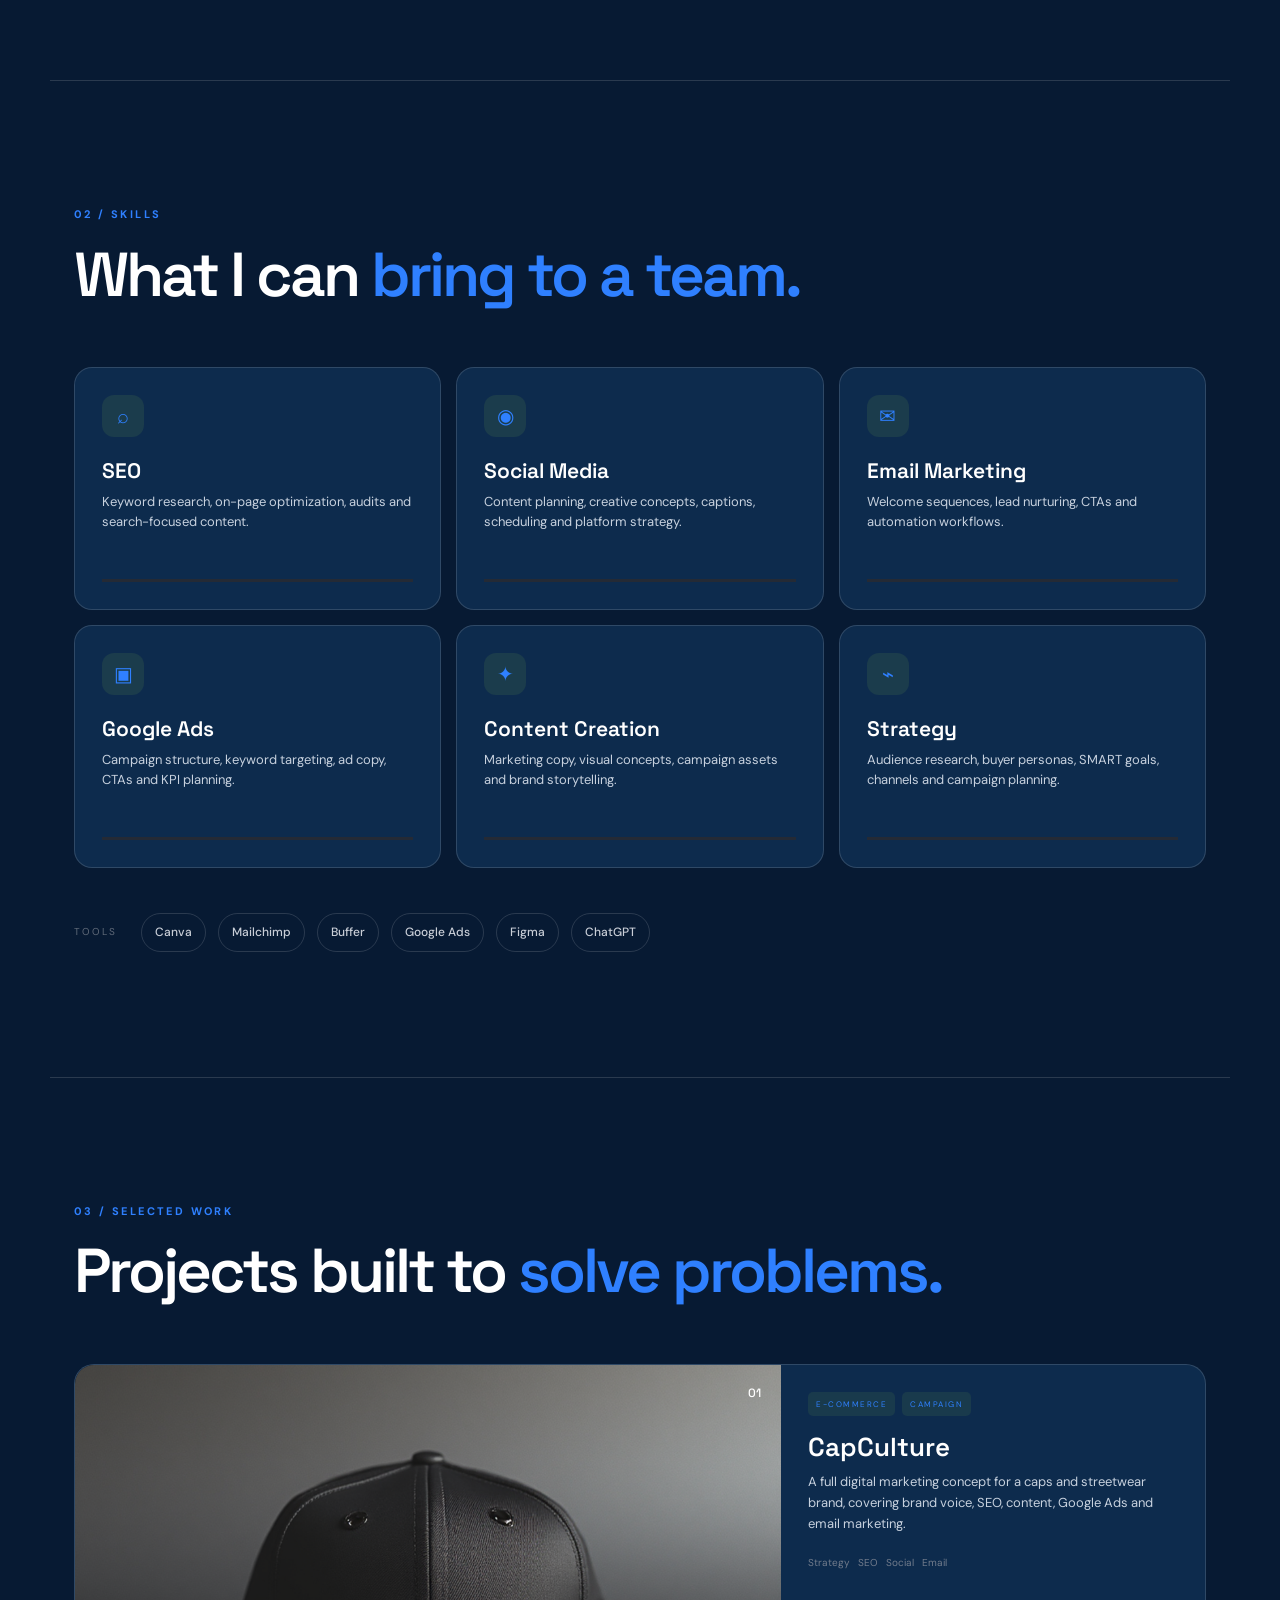
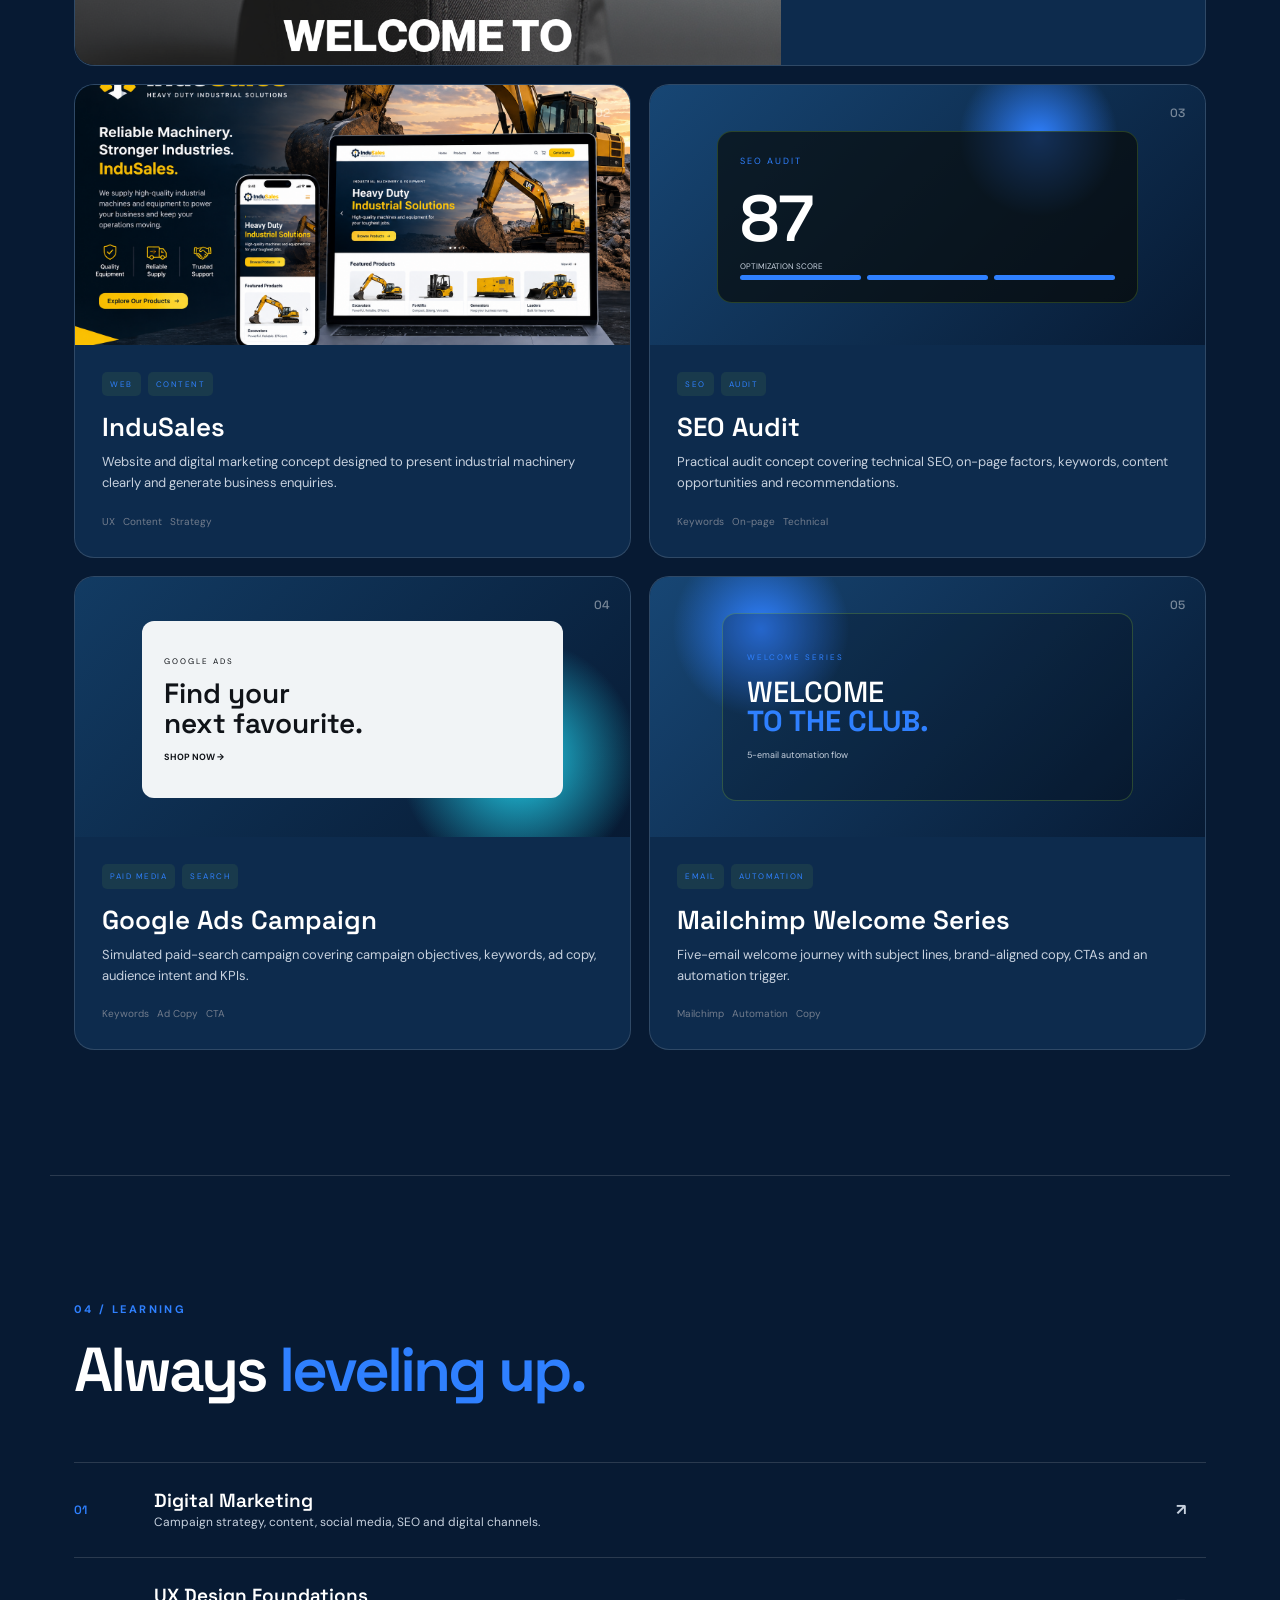
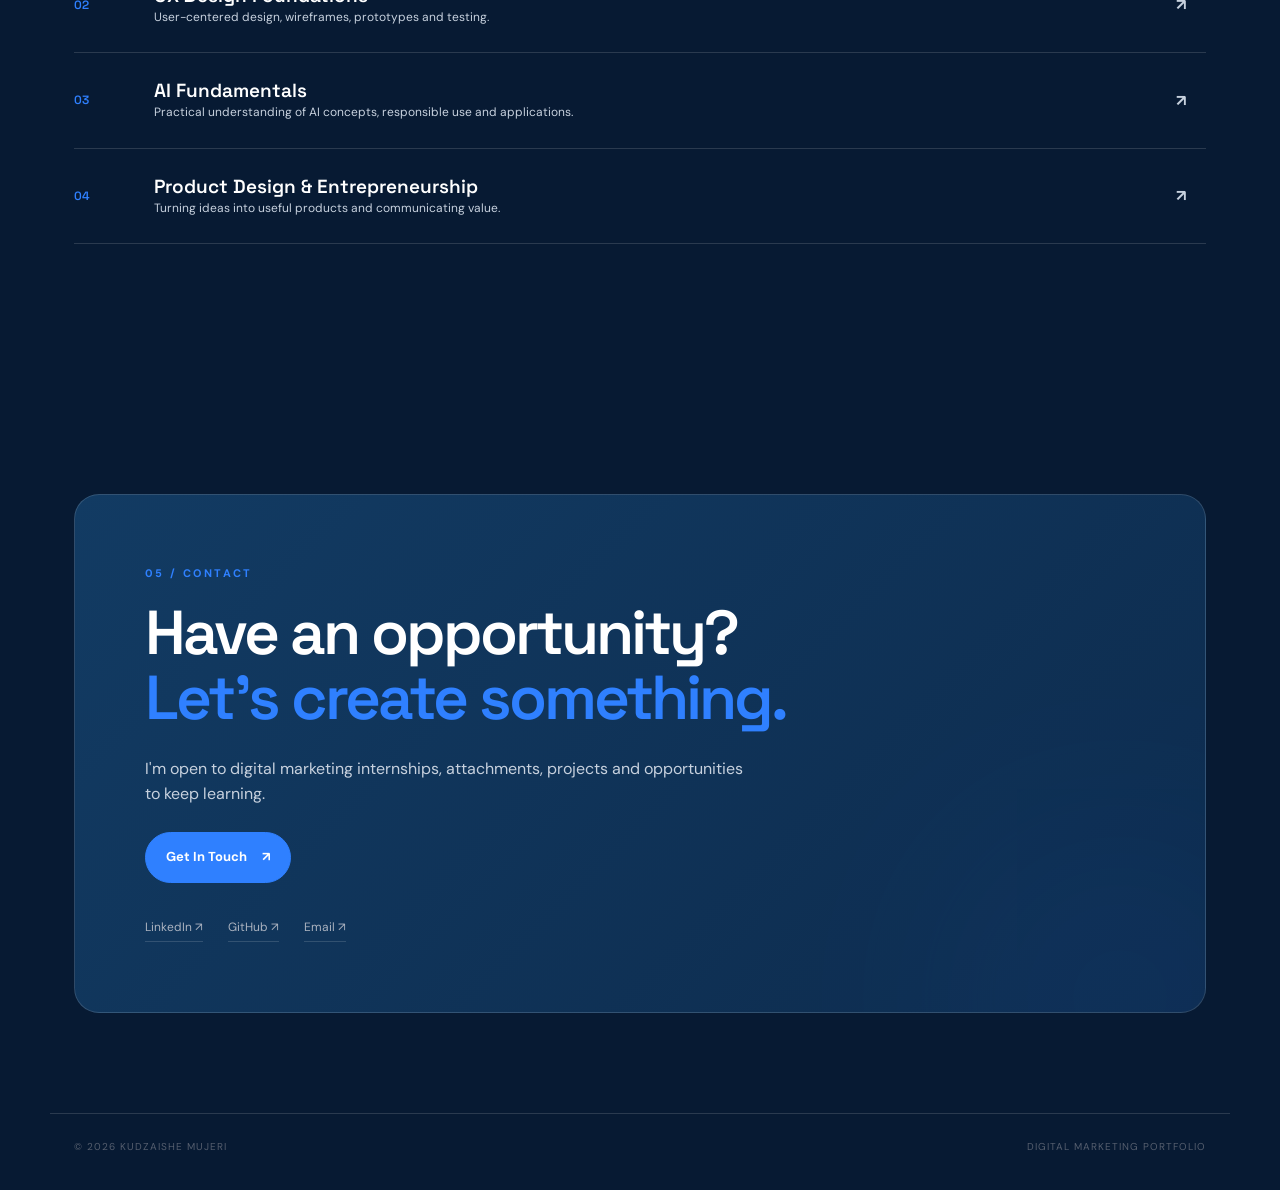
==== commit 15e71abb: "Add InduSales project image" ====
--- a/index.html
+++ b/index.html
@@ -132,7 +132,7 @@
         </article>
 
         <article class="project-card reveal delay-1">
-          <div class="project-visual indusales"><span class="project-number">02</span><div class="visual-content"><small>INDUSALES</small><strong>INDUSTRIAL<br>SALES.</strong><em>website · content strategy</em></div></div>
+          <div class="project-visual indusales"><img src="indusales.png" alt="InduSales industrial machinery website concept"><span class="project-number">02</span></div>
           <div class="project-info"><div class="tag-row"><span>WEB</span><span>CONTENT</span></div><h3>InduSales</h3><p>Website and digital marketing concept designed to present industrial machinery clearly and generate business enquiries.</p><div class="project-meta"><span>UX</span><span>Content</span><span>Strategy</span></div></div>
         </article>
 
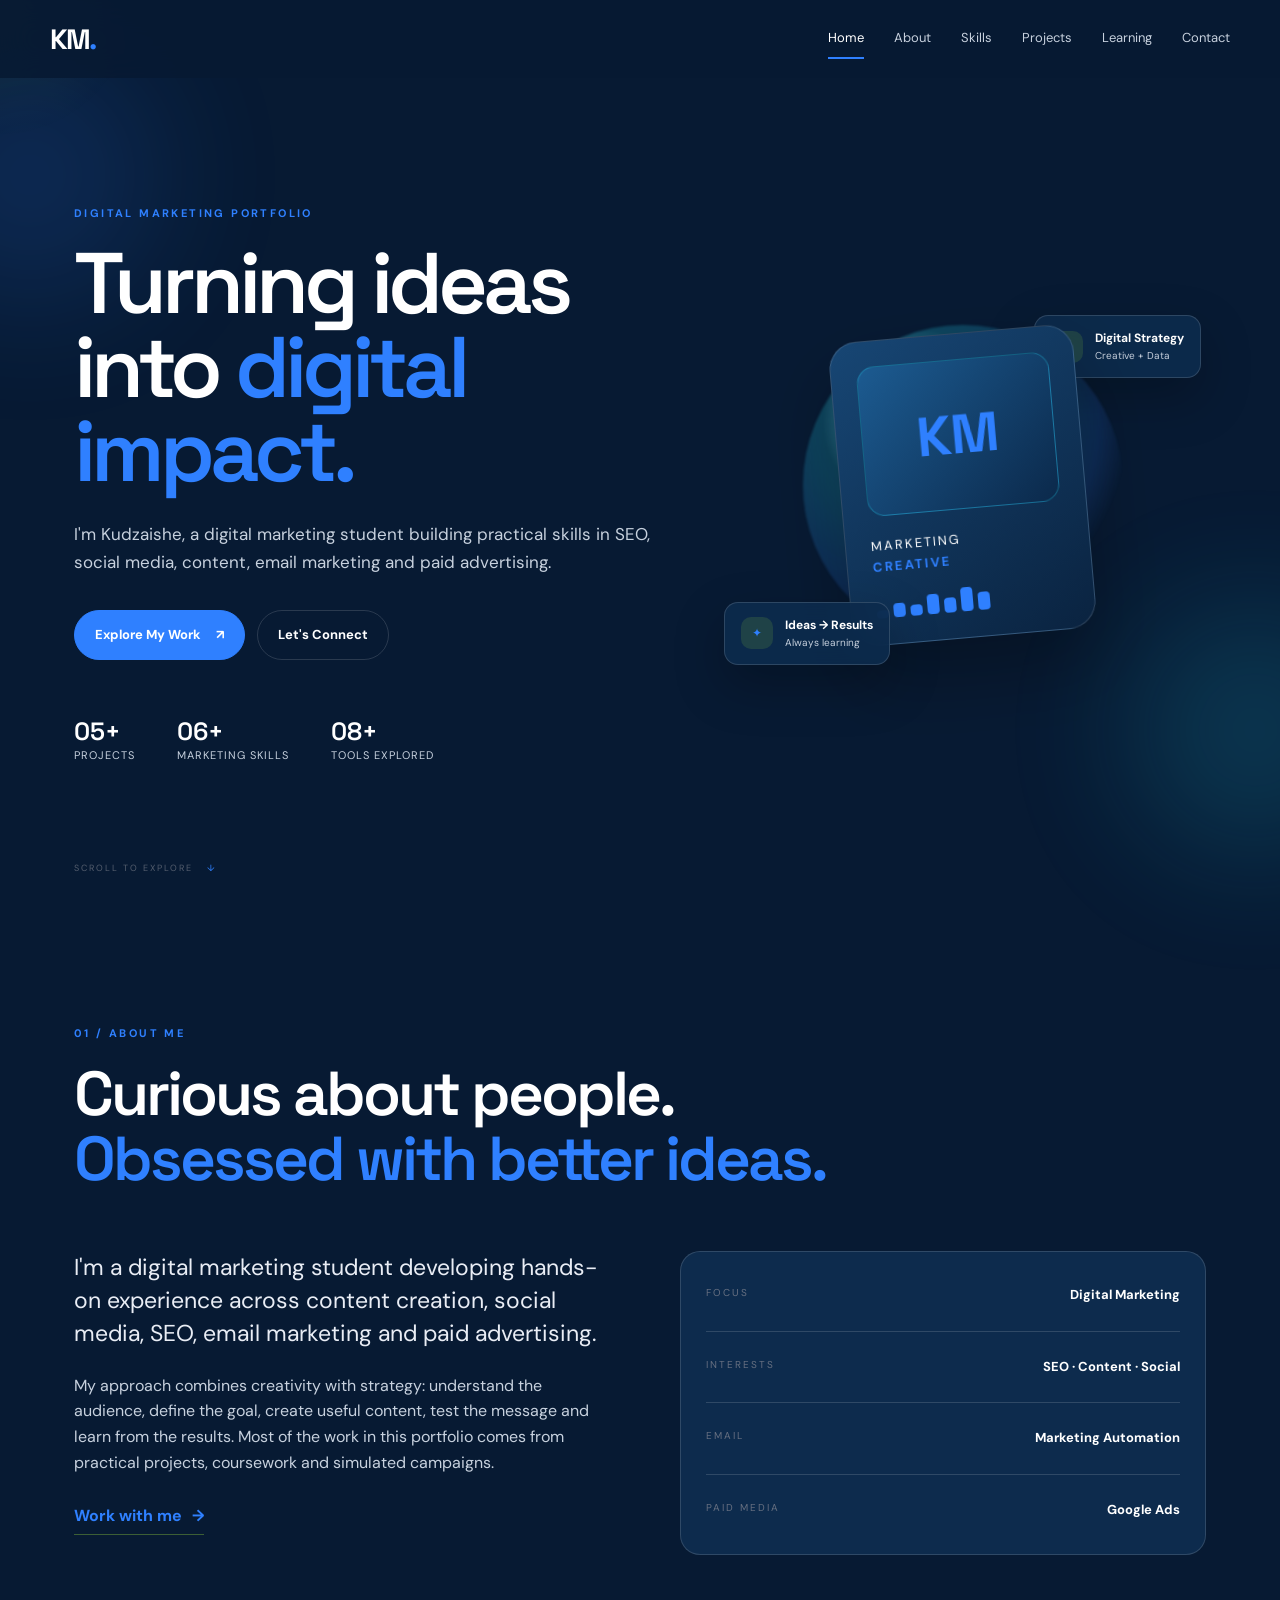
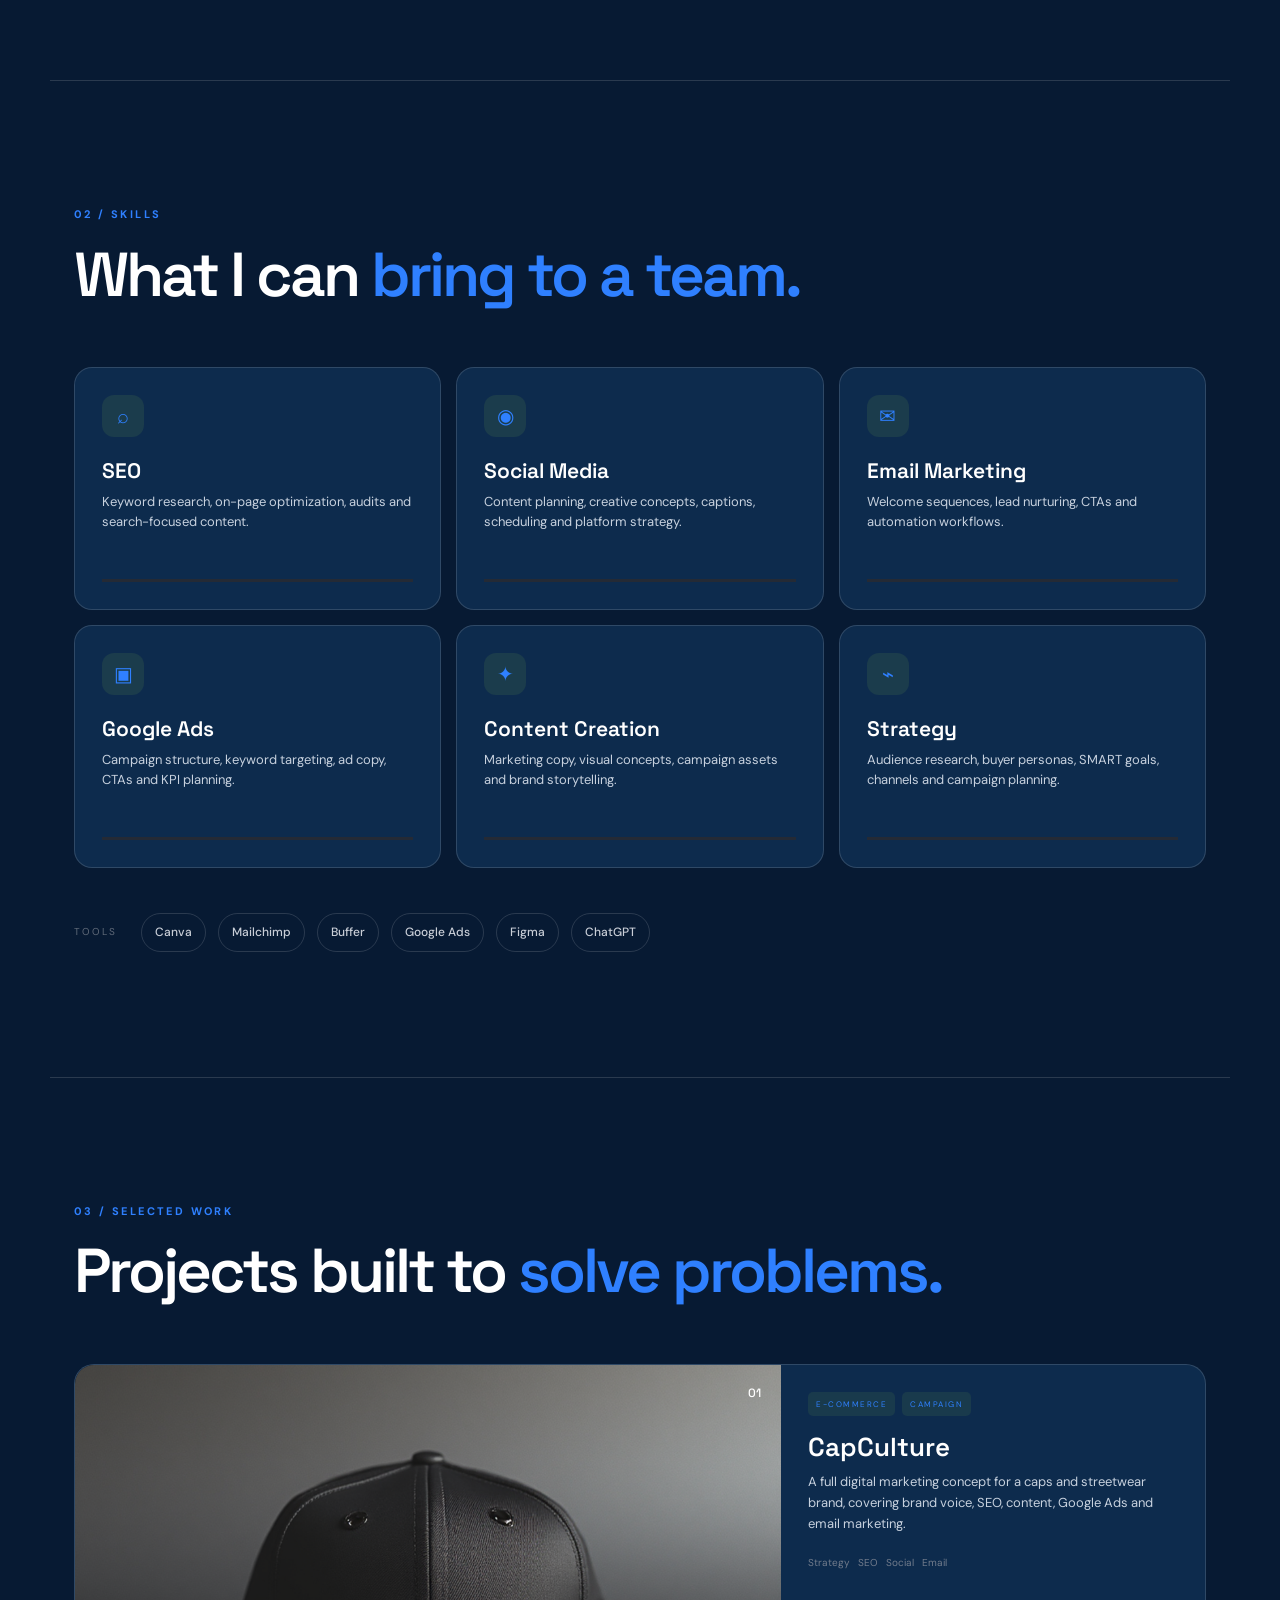
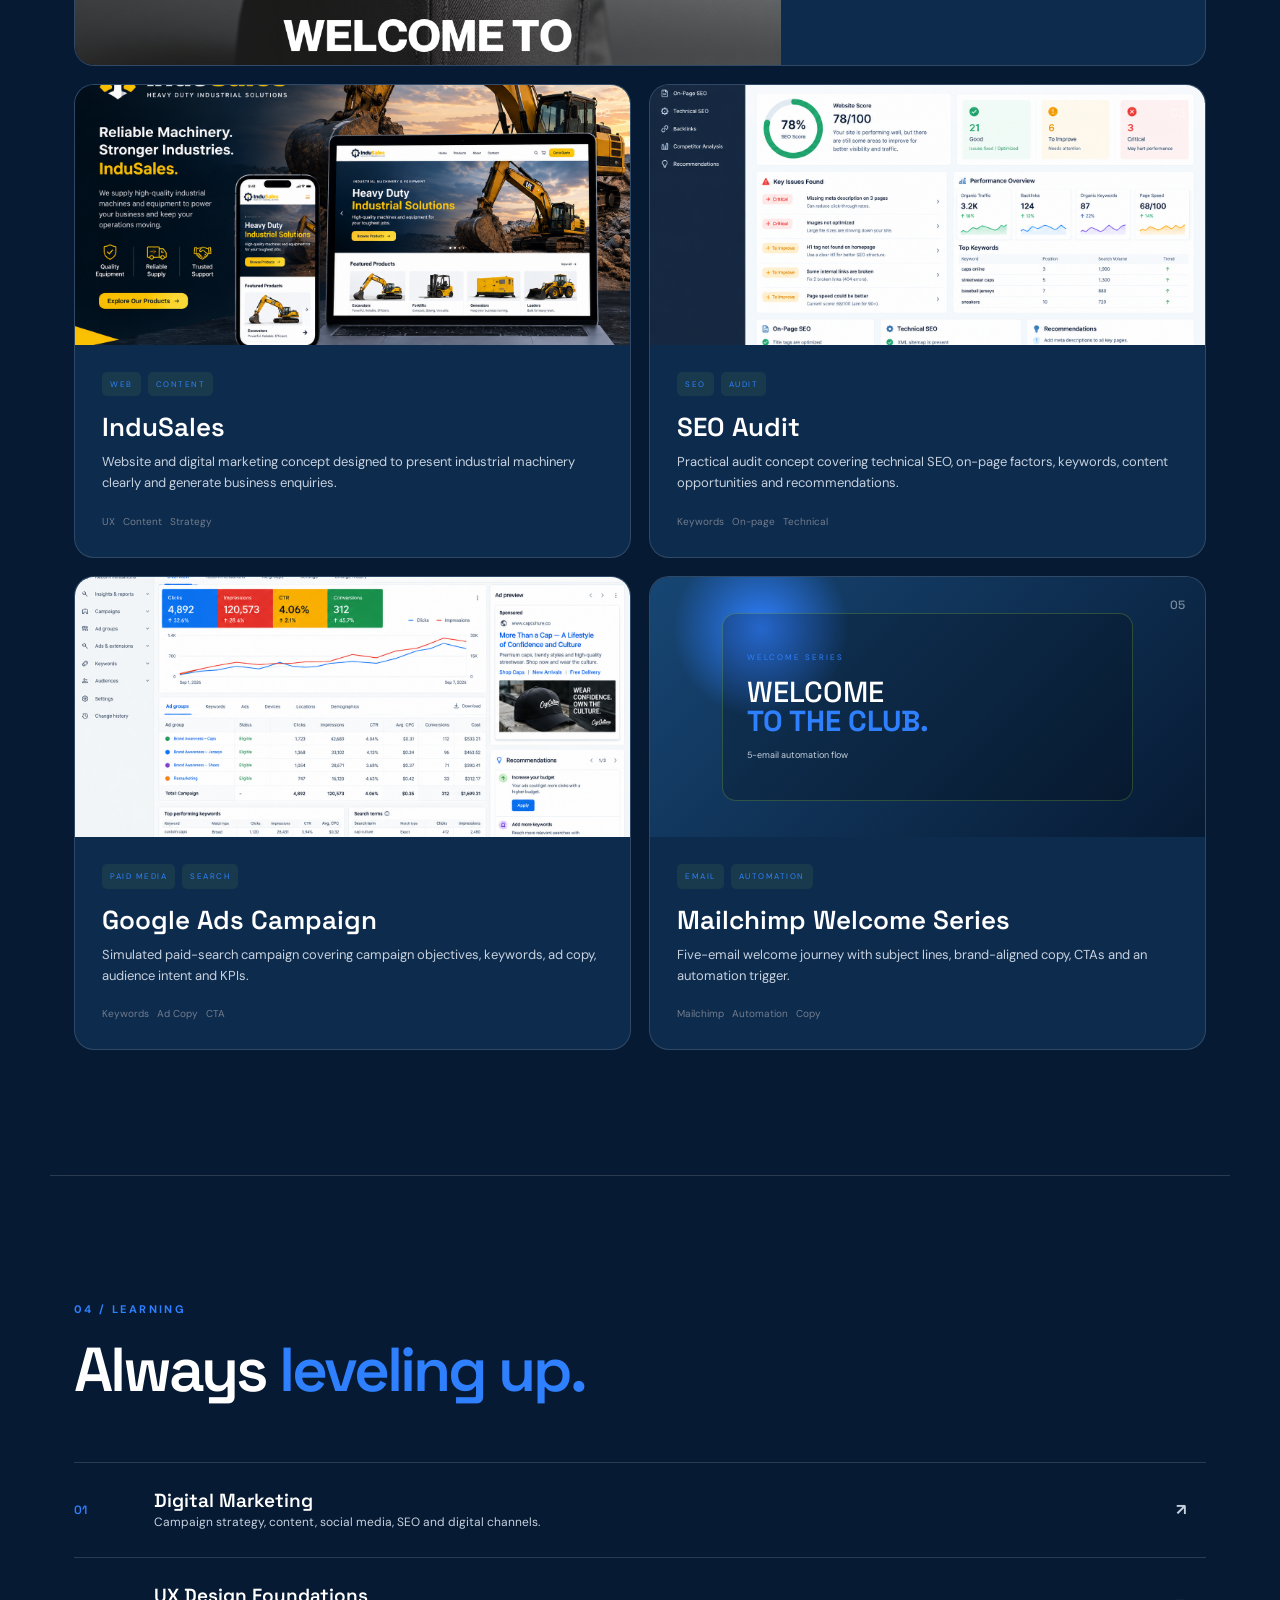
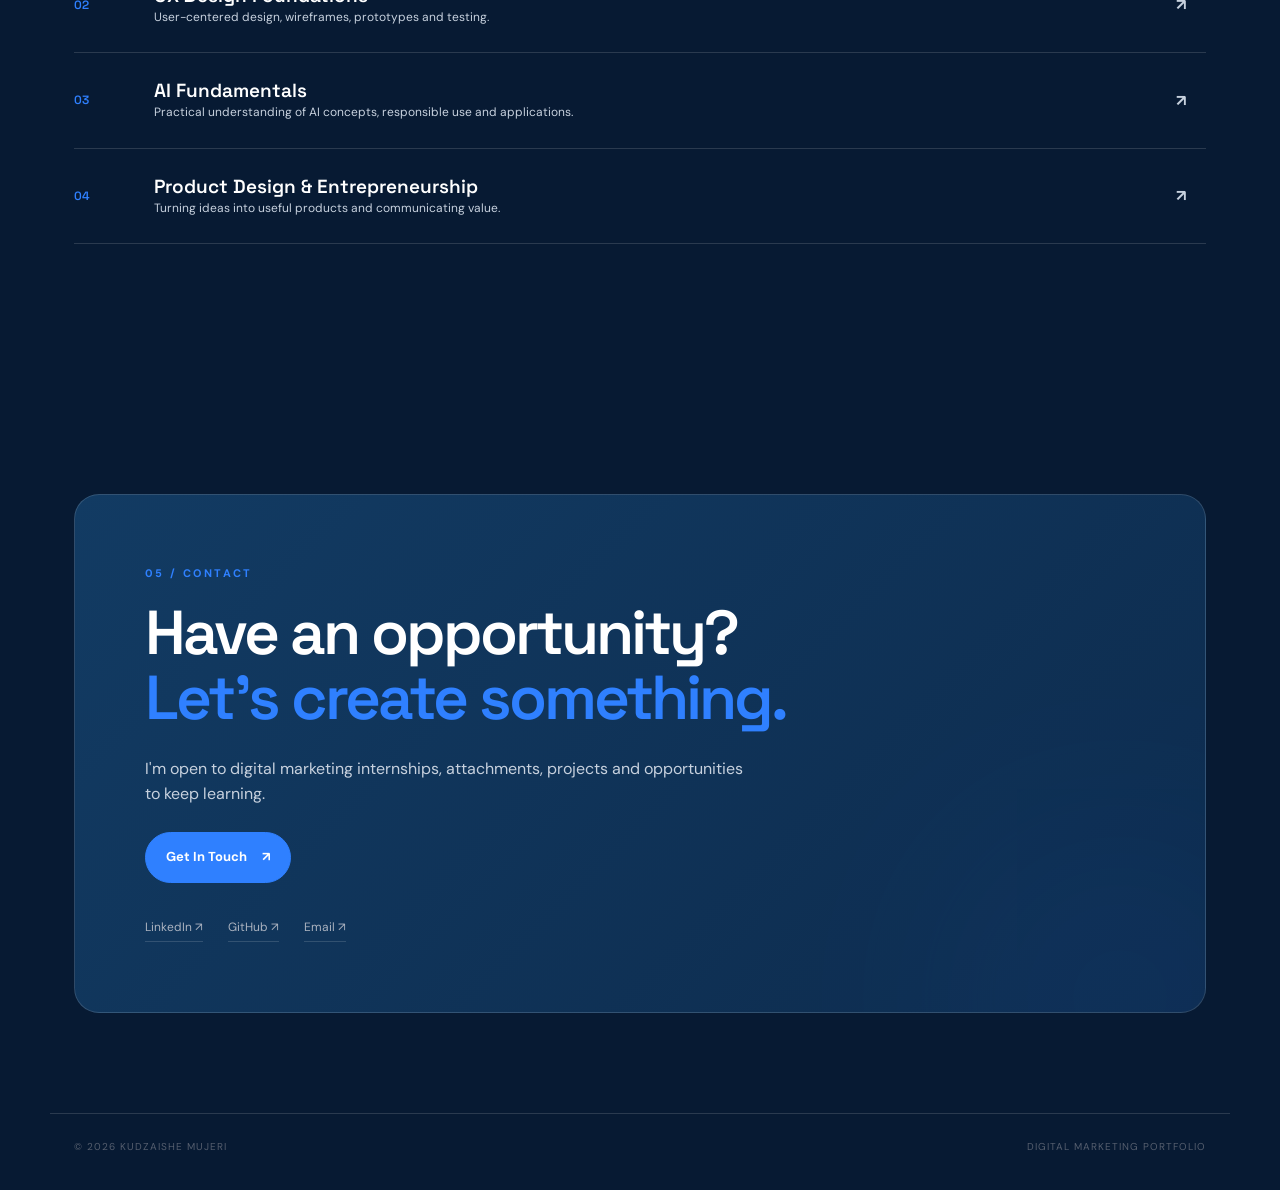
==== commit 7043793e: "Add audit and Google Ads project images" ====
--- a/index.html
+++ b/index.html
@@ -137,12 +137,12 @@
         </article>
 
         <article class="project-card reveal delay-2">
-          <div class="project-visual seo"><span class="project-number">03</span><div class="audit-ui"><span>SEO AUDIT</span><b>87</b><small>OPTIMIZATION SCORE</small><div class="audit-bars"><i></i><i></i><i></i></div></div></div>
+          <div class="project-visual seo"><img src="audit.png" alt="CapCulture website SEO audit report"><span class="project-number">03</span></div>
           <div class="project-info"><div class="tag-row"><span>SEO</span><span>AUDIT</span></div><h3>SEO Audit</h3><p>Practical audit concept covering technical SEO, on-page factors, keywords, content opportunities and recommendations.</p><div class="project-meta"><span>Keywords</span><span>On-page</span><span>Technical</span></div></div>
         </article>
 
         <article class="project-card reveal">
-          <div class="project-visual ads"><span class="project-number">04</span><div class="ad-ui"><small>GOOGLE ADS</small><strong>Find your<br>next favourite.</strong><span>SHOP NOW →</span></div></div>
+          <div class="project-visual ads"><img src="google%20ads.png" alt="CapCulture Google Ads campaign dashboard"><span class="project-number">04</span></div>
           <div class="project-info"><div class="tag-row"><span>PAID MEDIA</span><span>SEARCH</span></div><h3>Google Ads Campaign</h3><p>Simulated paid-search campaign covering campaign objectives, keywords, ad copy, audience intent and KPIs.</p><div class="project-meta"><span>Keywords</span><span>Ad Copy</span><span>CTA</span></div></div>
         </article>
 
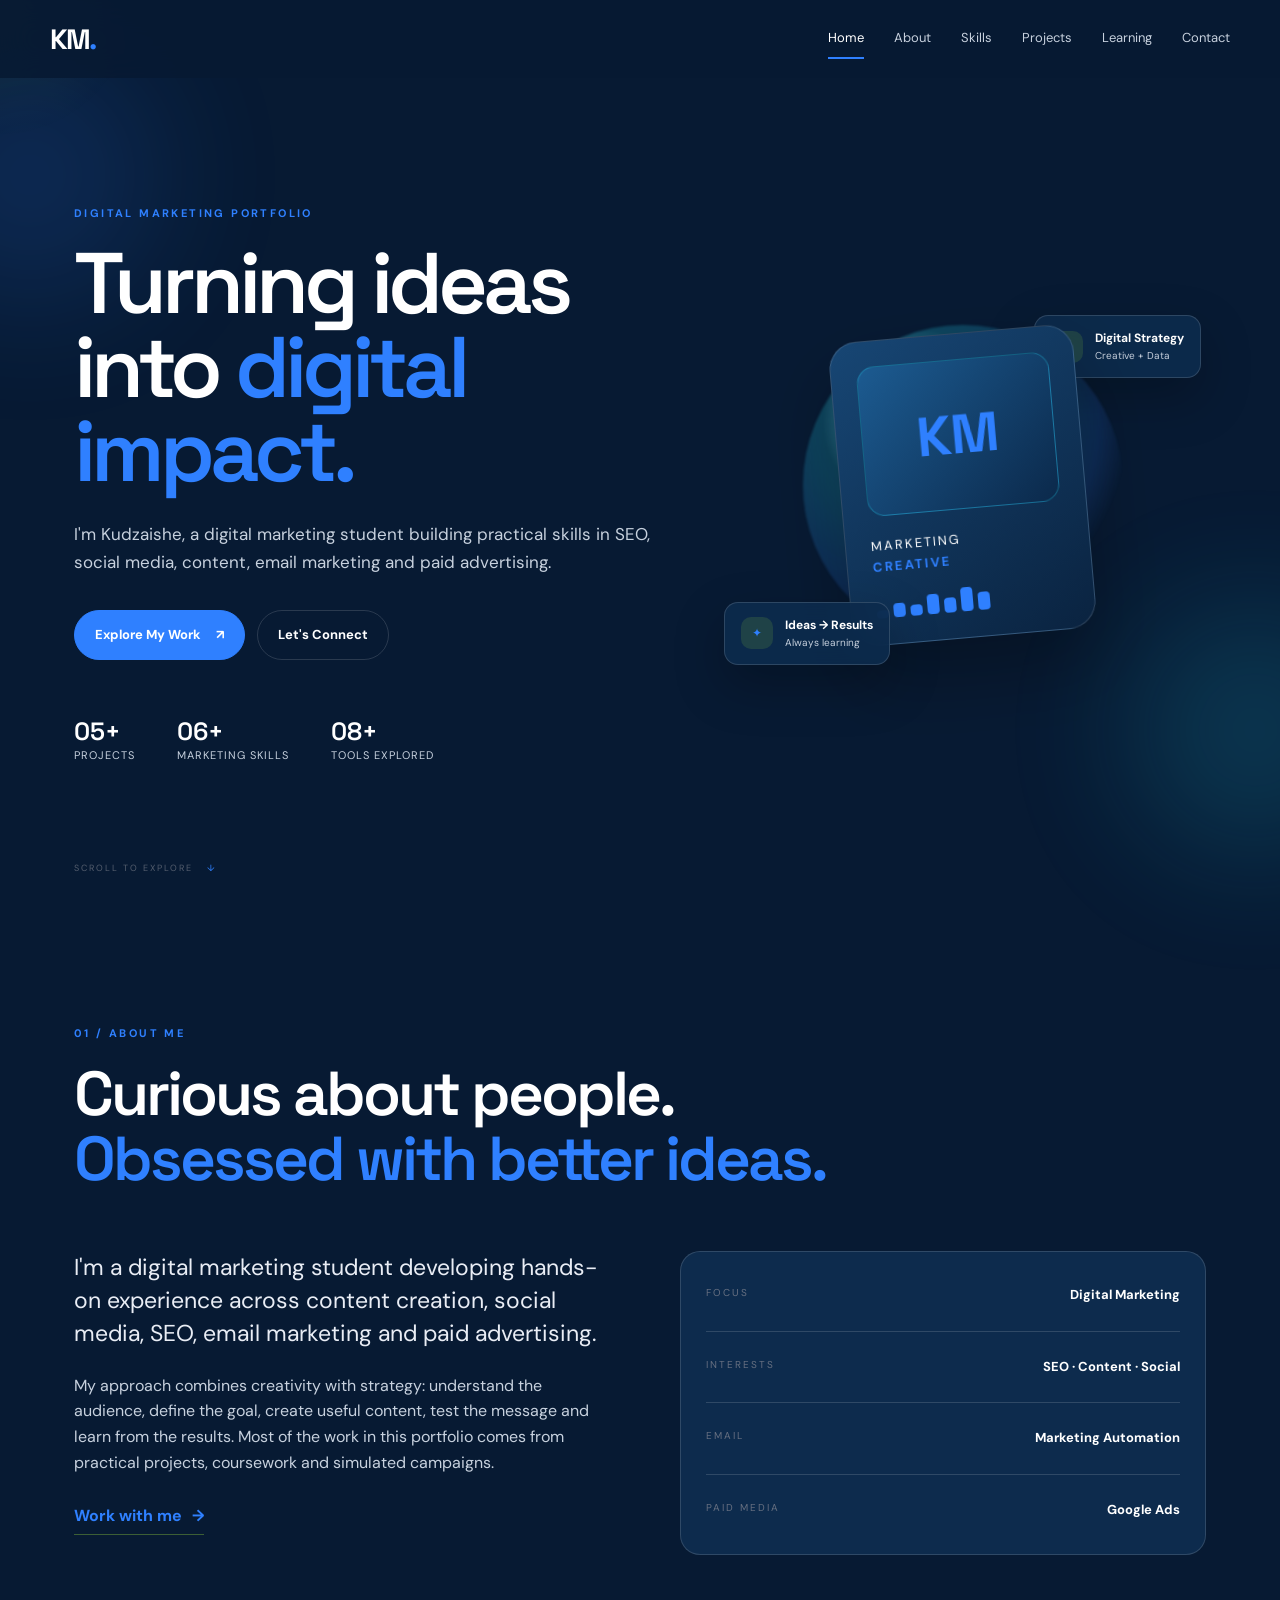
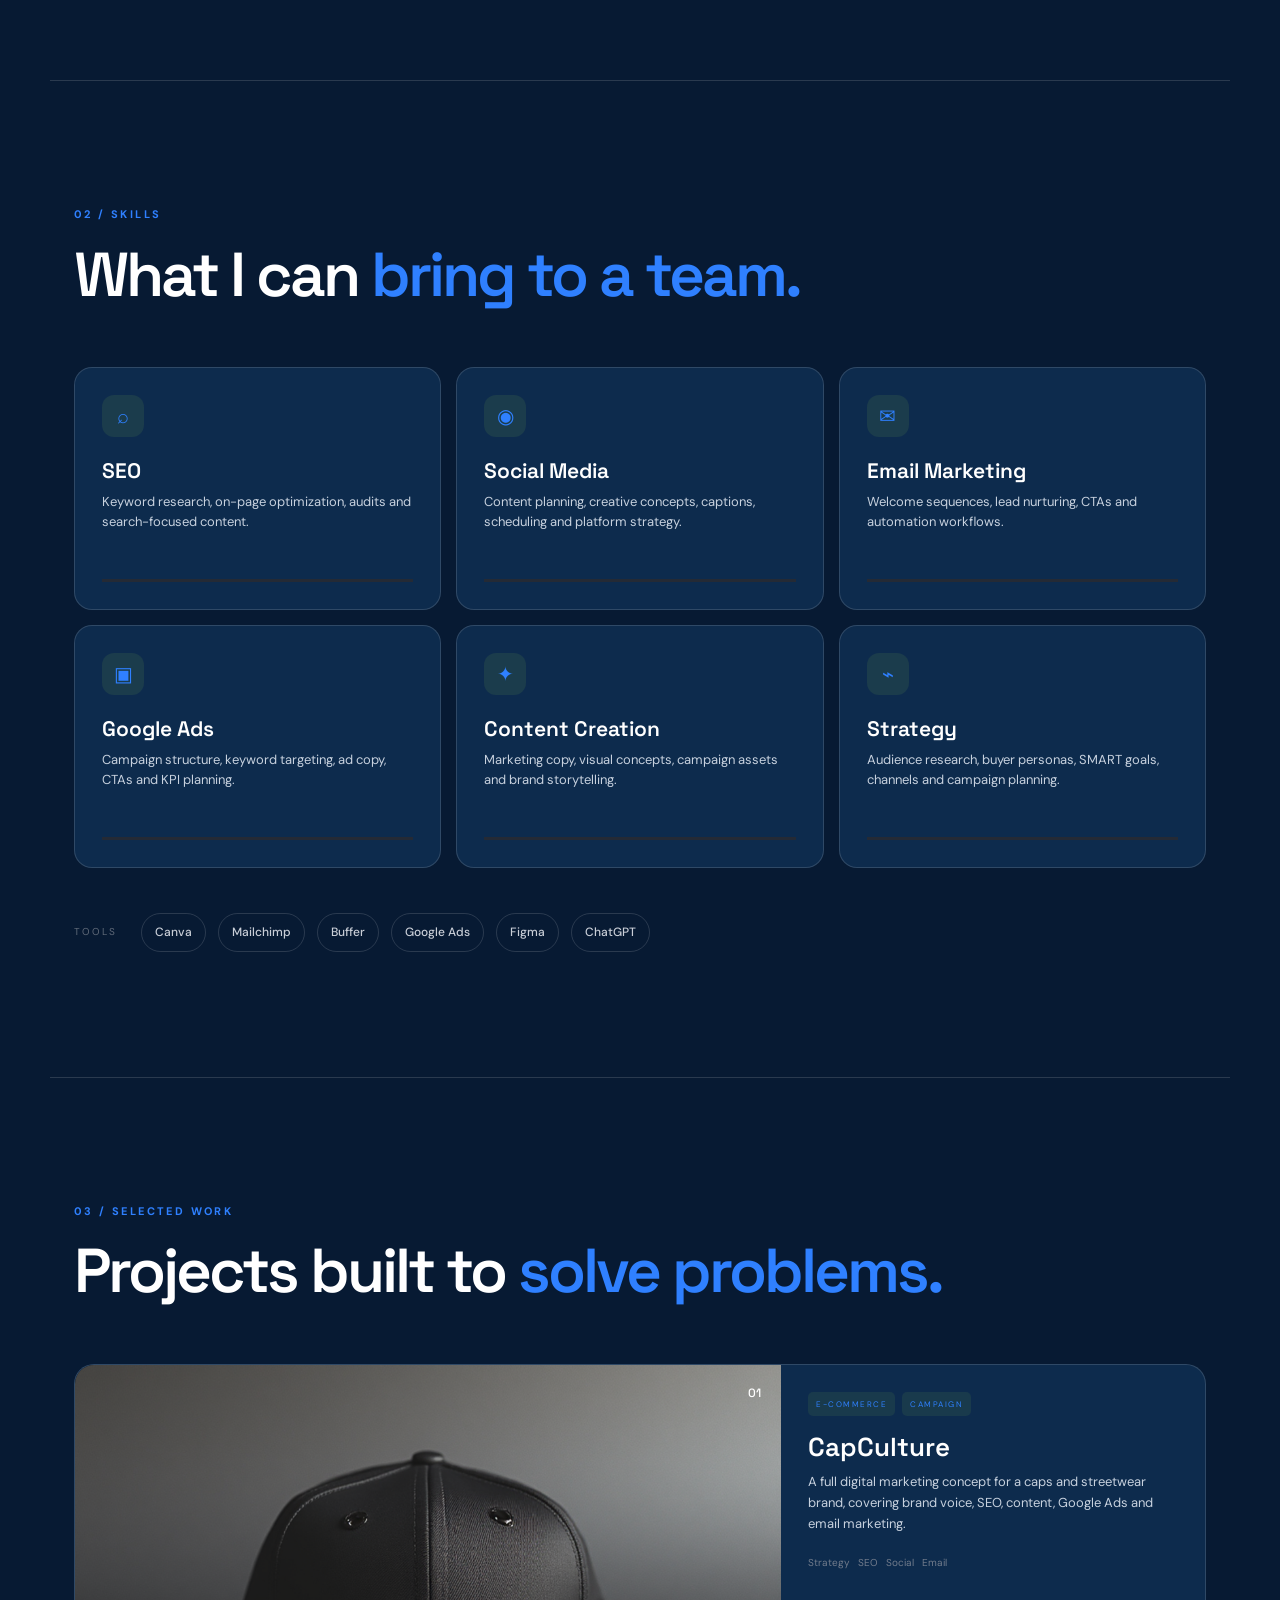
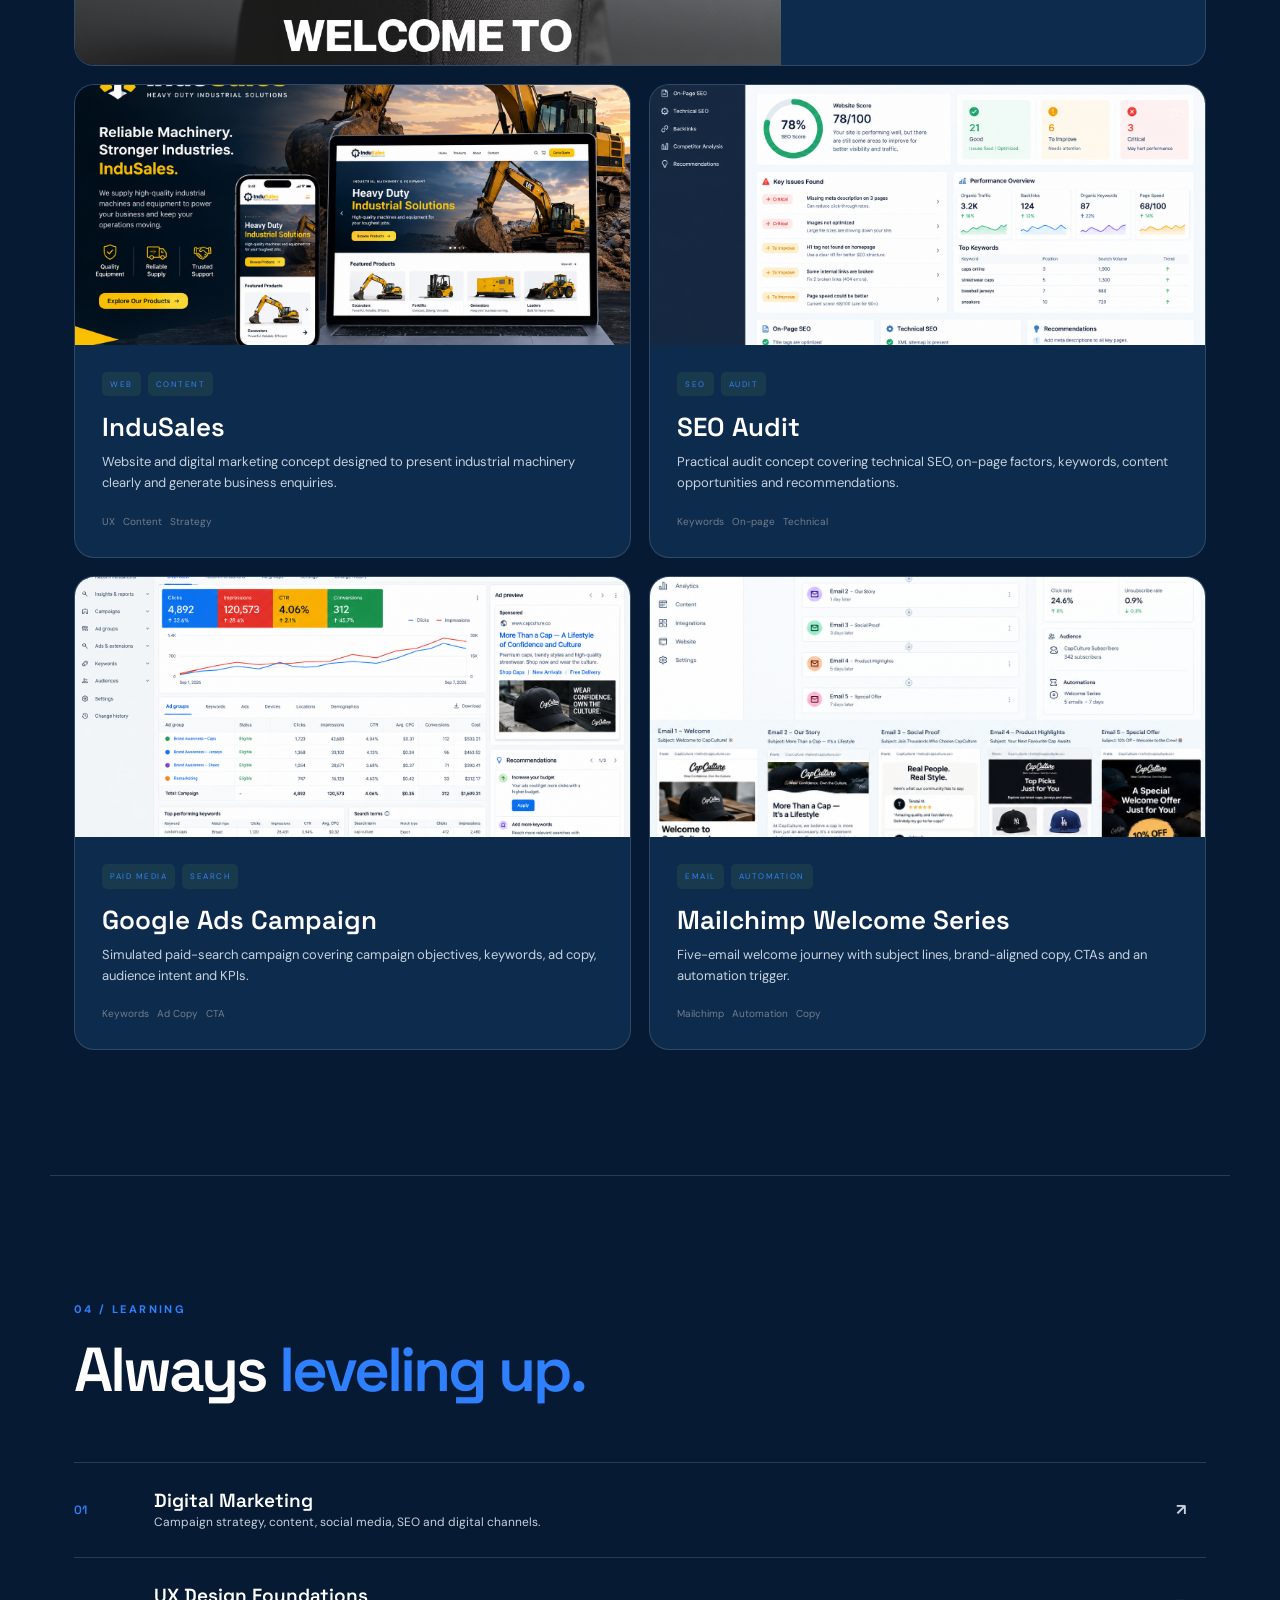
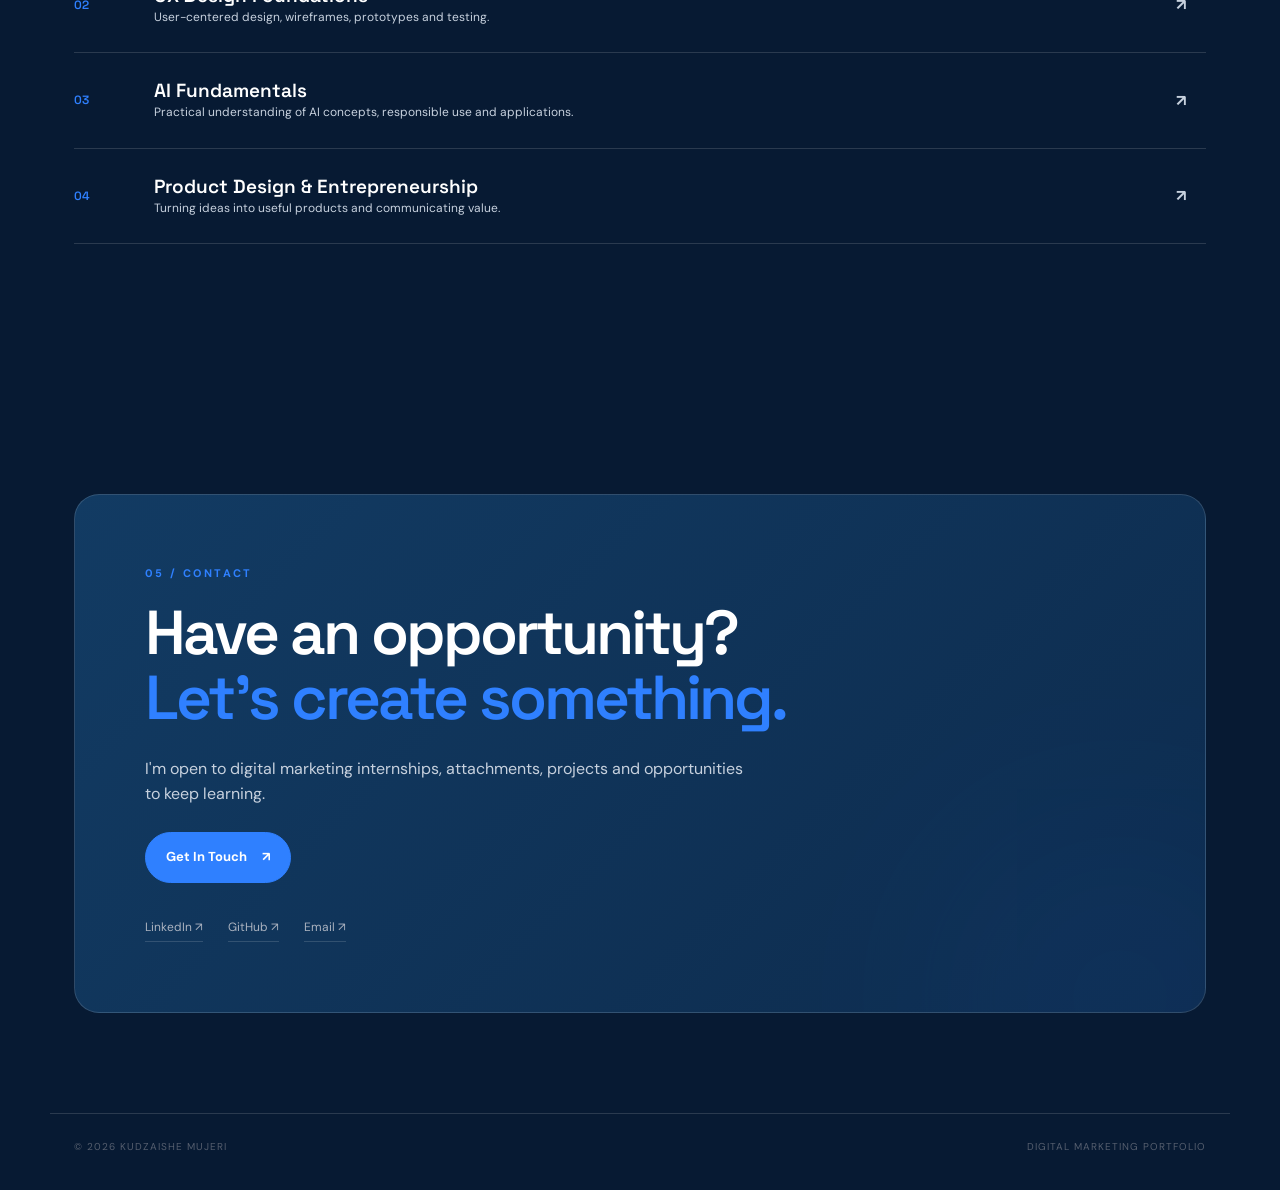
==== commit 060bb271: "Add welcome series project image" ====
--- a/index.html
+++ b/index.html
@@ -147,7 +147,7 @@
         </article>
 
         <article class="project-card reveal delay-1">
-          <div class="project-visual email"><span class="project-number">05</span><div class="email-ui"><span>WELCOME SERIES</span><div>WELCOME<br><b>TO THE CLUB.</b></div><small>5-email automation flow</small></div></div>
+          <div class="project-visual email"><img src="welcome%20series.png" alt="CapCulture Mailchimp welcome series automation"><span class="project-number">05</span></div>
           <div class="project-info"><div class="tag-row"><span>EMAIL</span><span>AUTOMATION</span></div><h3>Mailchimp Welcome Series</h3><p>Five-email welcome journey with subject lines, brand-aligned copy, CTAs and an automation trigger.</p><div class="project-meta"><span>Mailchimp</span><span>Automation</span><span>Copy</span></div></div>
         </article>
       </div>
